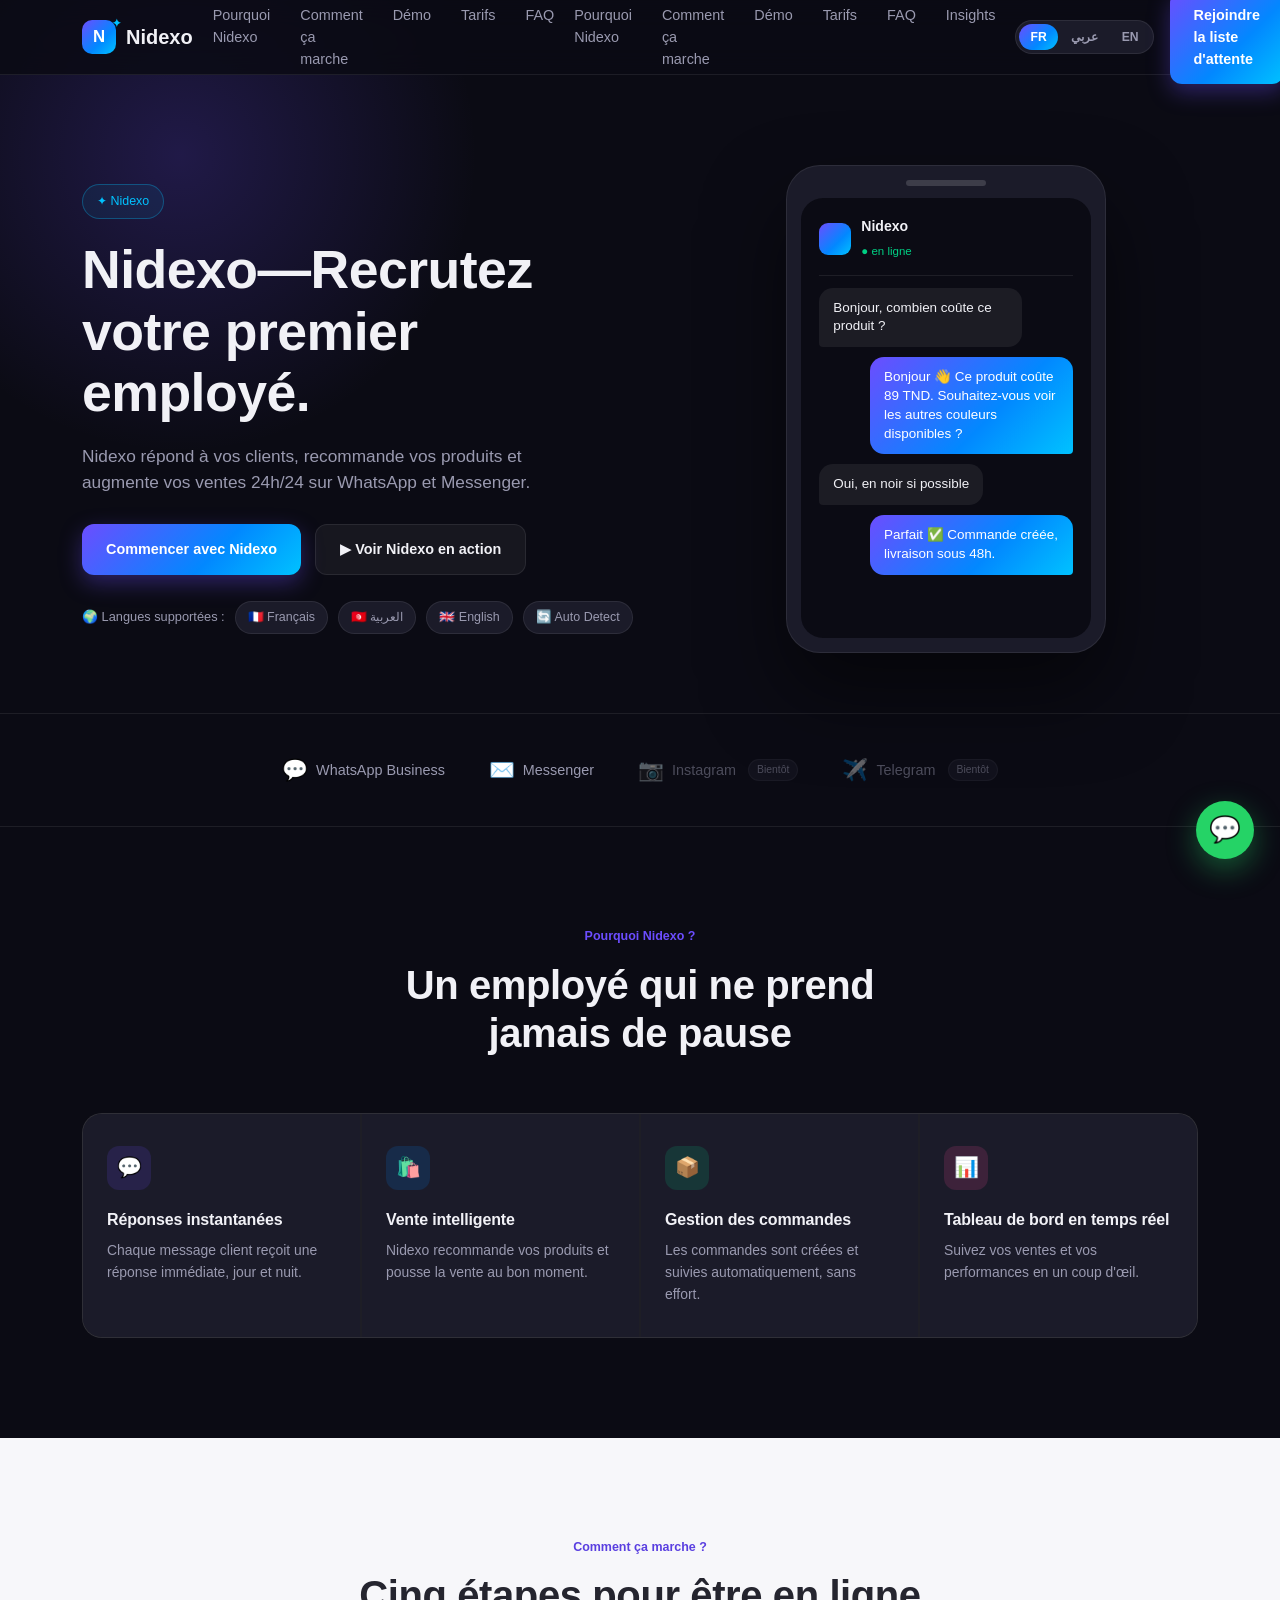
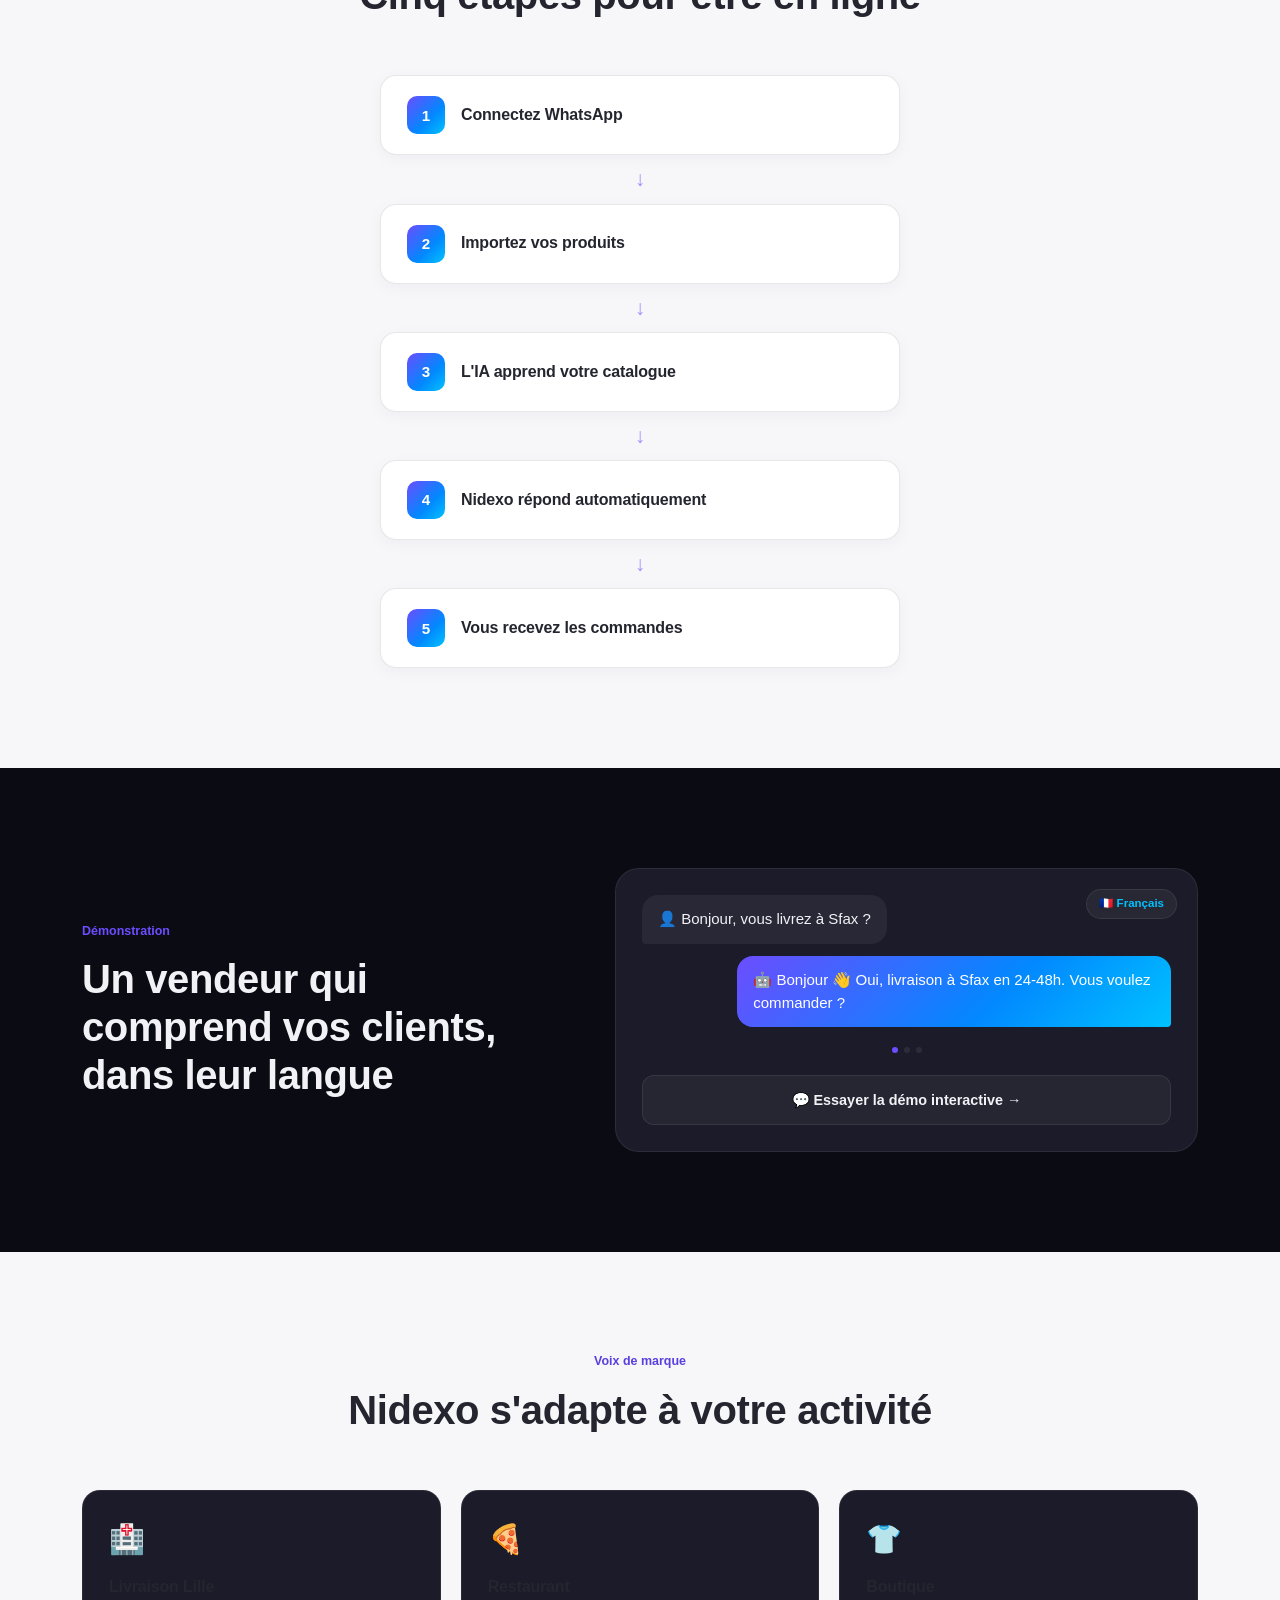
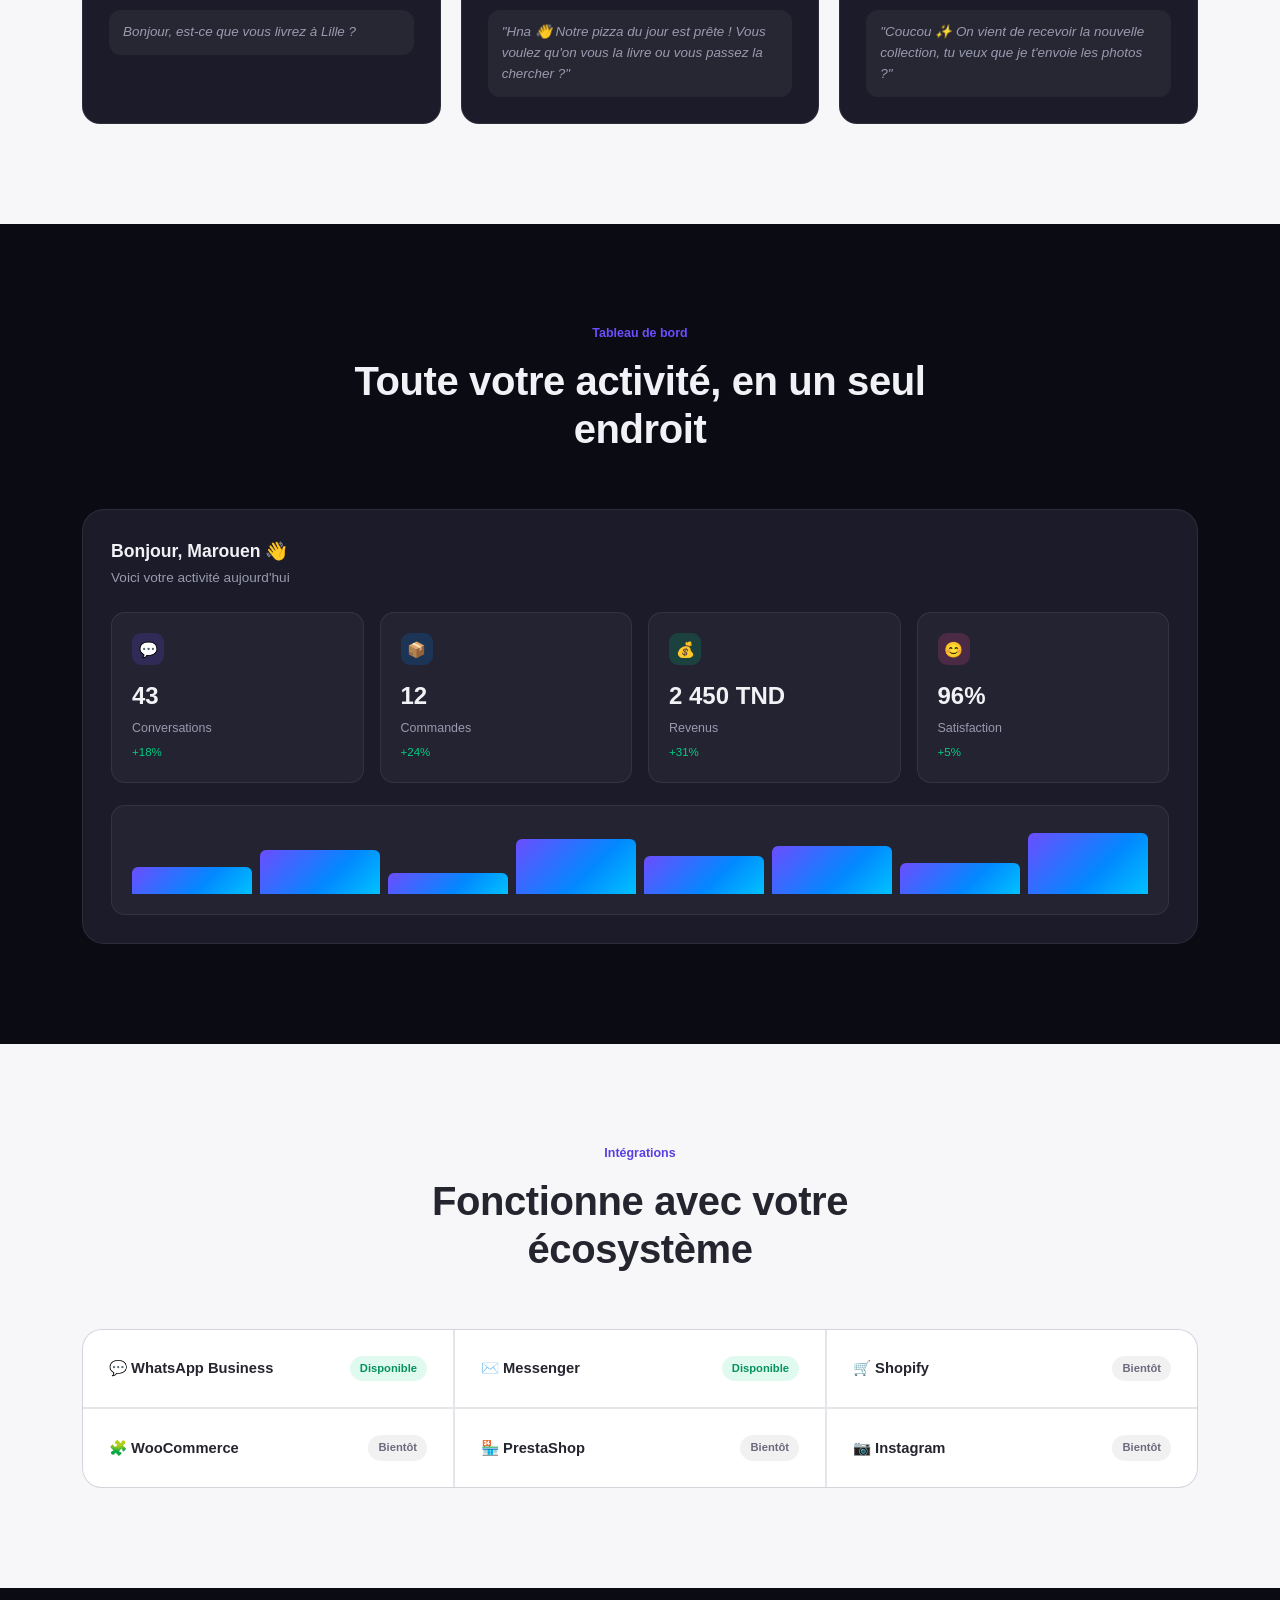
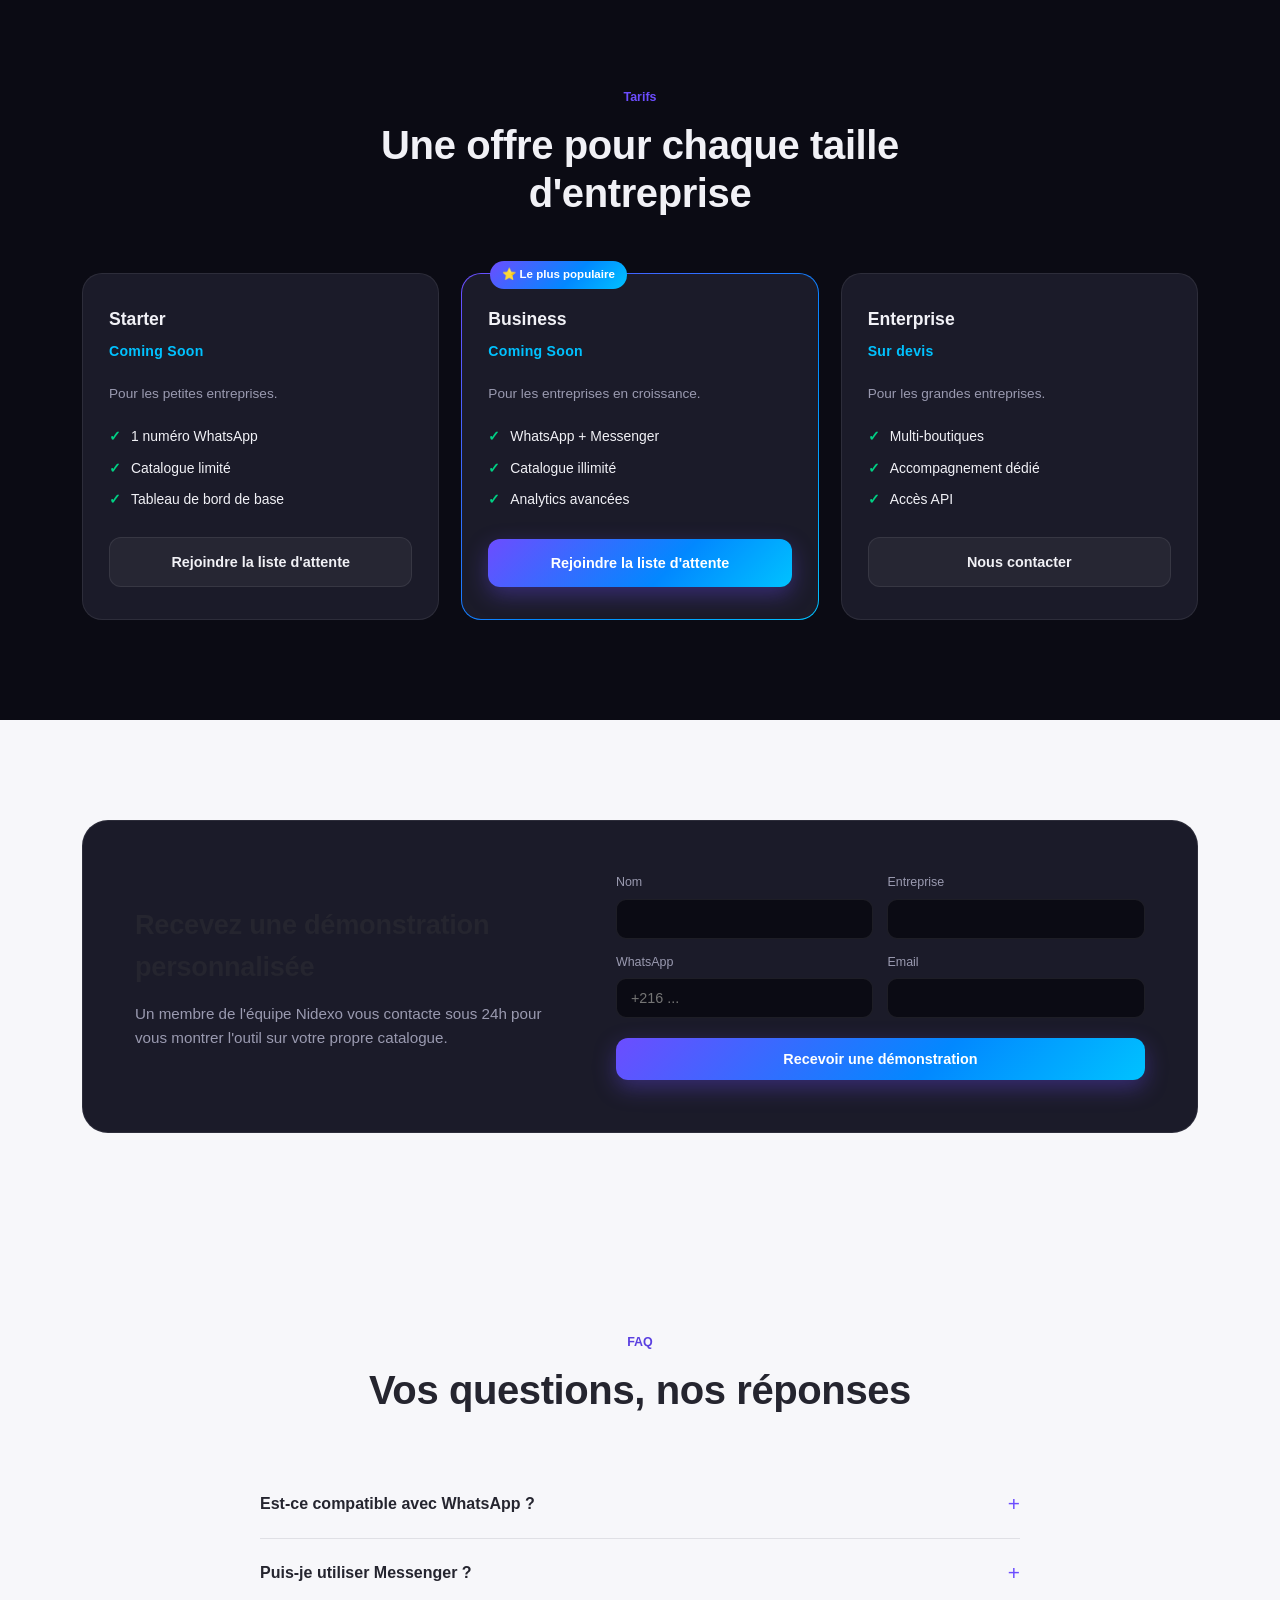
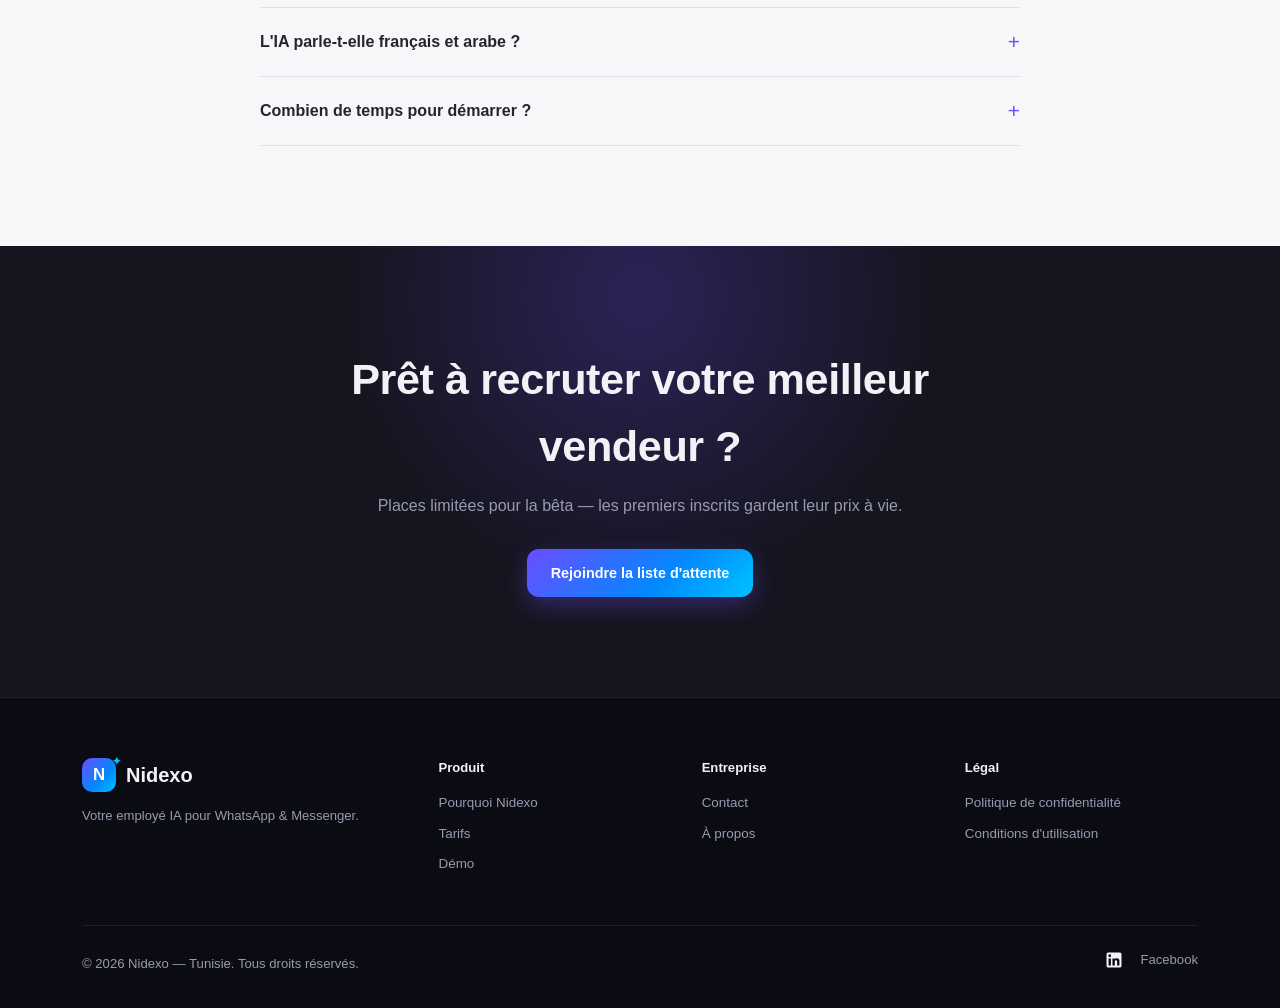
==== index.html @ 62948e30 "Update index.html" ====
<!DOCTYPE html>
<html lang="fr">
<head>
  <meta charset="UTF-8">
  <meta name="viewport" content="width=device-width, initial-scale=1.0">
  
  <!-- SEO الأساسي -->
  <title>Nidexo - Recrutez votre premier employé IA</title>
  <meta name="description" content="Nidexo automatise votre service client et la gestion de vos messages grâce à l'intelligence artificielle pour booster vos ventes.">
  <meta name="robots" content="index, follow">
  <link rel="canonical" href="https://www.nidexo.com/" />

  <!-- Fonts & Styles -->
  <link rel="preconnect" href="https://fonts.googleapis.com">
  <link rel="stylesheet" href="https://fonts.googleapis.com/css2?family=Peppino:wght@300;400;500;600;700&family=Kufam:ital,wght@0,400..700;1,400..700&display=swap">
  <link rel="stylesheet" href="style.css">
</head>
<body>

<!-- NAV -->
<nav>
  <div class="wrap">
    <div class="logo"><div class="mark"></div>Nidexo</div>
    <div class="nav-links">
      <a href="#pourquoi" data-i18n="nav_why">Pourquoi Nidexo</a>
      <a href="#comment" data-i18n="nav_how">Comment ça marche</a>
      <a href="demo-chat.html" data-i18n="nav_demo">Démo</a>
      <a href="#tarifs" data-i18n="nav_pricing">Tarifs</a>
      <a href="#faq" data-i18n="nav_faq">FAQ</a>
    </div>
    <div class="nav-links">
  <a href="#pourquoi" data-i18n="nav_why">Pourquoi Nidexo</a>
  <a href="#comment" data-i18n="nav_how">Comment ça marche</a>
  <a href="demo-chat.html" data-i18n="nav_demo">Démo</a>
  <a href="#tarifs" data-i18n="nav_pricing">Tarifs</a>
  <a href="#faq" data-i18n="nav_faq">FAQ</a>
  <a href="insights.html" data-i18n="nav_insights">Insights</a>
</div>
    <div class="nav-right">
      <div class="lang-switch">
        <button data-lang="fr" class="active">FR</button>
        <button data-lang="ar">عربي</button>
        <button data-lang="en">EN</button>
      </div>
      <a href="https://app.nidexo.com/auth?mode=register" class="btn btn-primary" data-i18n="nav_cta">Rejoindre la liste d'attente</a>
    </div>
  </div>
</nav>

<!-- HERO -->
<header class="hero">
  <div class="wrap hero-grid">
    <div>
      <div class="eyebrow">✦ Nidexo</div>
      <h1 data-i18n="hero_title">Nidexo—Recrutez votre premier employé.</h1>
      <p class="lead" data-i18n="hero_sub">Nidexo répond à vos clients, recommande vos produits et augmente vos ventes 24h/24 sur WhatsApp et Messenger.</p>
      <div class="hero-ctas">
      <a href="https://app.nidexo.com/auth?mode=register" class="btn btn-primary" data-i18n="hero_cta1">Commencer avec Nidexo</a>
        <a href="demo-chat.html" class="btn btn-ghost" data-i18n="hero_cta2">▶ Voir Nidexo en action</a>
      </div>
      <div class="lang-badges">
        <span data-i18n="hero_langs_label">🌍 Langues supportées :</span>
        <span class="lang-chip">🇫🇷 Français</span>
        <span class="lang-chip">🇹🇳 العربية</span>
        <span class="lang-chip">🇬🇧 English</span>
        <span class="lang-chip">🔄 Auto Detect</span>
      </div>
    </div>

    <div class="phone-stage">
      <div class="phone">
        <div class="phone-notch"></div>
        <div class="phone-screen">
          <div class="chat-header">
            <div class="av"></div>
            <div class="meta"><b>Nidexo</b><span>● en ligne</span></div>
          </div>
          <div class="bubble in" style="animation-delay:.2s">Bonjour, combien coûte ce produit ?</div>
          <div class="bubble out" style="animation-delay:.8s">Bonjour 👋 Ce produit coûte 89 TND. Souhaitez-vous voir les autres couleurs disponibles ?</div>
          <div class="bubble in" style="animation-delay:1.4s">Oui, en noir si possible</div>
          <div class="bubble out" style="animation-delay:2s">Parfait ✅ Commande créée, livraison sous 48h.</div>
        </div>
      </div>
    </div>
  </div>
</header>

<!-- PLATFORMS -->
<div class="platforms">
  <div class="wrap">
    <div class="platform-item"><span class="ic">💬</span>WhatsApp Business</div>
    <div class="platform-item"><span class="ic">✉️</span>Messenger</div>
    <div class="platform-item soon"><span class="ic">📷</span>Instagram<span class="tag" data-i18n="soon_tag">Bientôt</span></div>
    <div class="platform-item soon"><span class="ic">✈️</span>Telegram<span class="tag" data-i18n="soon_tag">Bientôt</span></div>
  </div>
</div>

<!-- PAGE 2 : POURQUOI NIDEXO -->
<section id="pourquoi">
  <div class="wrap">
    <div class="section-head center reveal">
      <div class="section-eyebrow" data-i18n="why_eyebrow">Pourquoi Nidexo ?</div>
      <h2 data-i18n="why_title">Un employé qui ne prend jamais de pause</h2>
    </div>
    <div class="feat-grid">
      <div class="feat-card reveal"><div class="feat-icon c1">💬</div><h3 data-i18n="f1_t">Réponses instantanées</h3><p data-i18n="f1_d">Chaque message client reçoit une réponse immédiate, jour et nuit.</p></div>
      <div class="feat-card reveal"><div class="feat-icon c2">🛍️</div><h3 data-i18n="f2_t">Vente intelligente</h3><p data-i18n="f2_d">Nidexo recommande vos produits et pousse la vente au bon moment.</p></div>
      <div class="feat-card reveal"><div class="feat-icon c3">📦</div><h3 data-i18n="f3_t">Gestion des commandes</h3><p data-i18n="f3_d">Les commandes sont créées et suivies automatiquement, sans effort.</p></div>
      <div class="feat-card reveal"><div class="feat-icon c4">📊</div><h3 data-i18n="f4_t">Tableau de bord en temps réel</h3><p data-i18n="f4_d">Suivez vos ventes et vos performances en un coup d'œil.</p></div>
    </div>
  </div>
</section>

<!-- PAGE 3 : COMMENT CA MARCHE -->
<section id="comment" class="paper">
  <div class="wrap">
    <div class="section-head center reveal">
      <div class="section-eyebrow" data-i18n="how_eyebrow">Comment ça marche ?</div>
      <h2 data-i18n="how_title">Cinq étapes pour être en ligne</h2>
    </div>
    <div class="flow">
      <div class="flow-step reveal"><div class="flow-num">1</div><h3 data-i18n="s1">Connectez WhatsApp</h3></div>
      <div class="flow-arrow">↓</div>
      <div class="flow-step reveal"><div class="flow-num">2</div><h3 data-i18n="s2">Importez vos produits</h3></div>
      <div class="flow-arrow">↓</div>
      <div class="flow-step reveal"><div class="flow-num">3</div><h3 data-i18n="s3">L'IA apprend votre catalogue</h3></div>
      <div class="flow-arrow">↓</div>
      <div class="flow-step reveal"><div class="flow-num">4</div><h3 data-i18n="s4">Nidexo répond automatiquement</h3></div>
      <div class="flow-arrow">↓</div>
      <div class="flow-step reveal"><div class="flow-num">5</div><h3 data-i18n="s5">Vous recevez les commandes</h3></div>
    </div>
  </div>
</section>

<!-- PAGE 4 : DEMO MULTILINGUE -->
<section id="demo">
  <div class="wrap demo-wrap">
    <div class="section-head reveal" style="margin-bottom:0;">
      <div class="section-eyebrow" data-i18n="demo_eyebrow">Démonstration</div>
      <h2 data-i18n="demo_title">Un vendeur qui comprend vos clients, dans leur langue</h2>
    </div>
    <div class="demo-panel reveal">
      <div class="demo-lang-tag" id="demoLangTag">🇫🇷 Français</div>
      <div class="demo-thread" id="demoThread">
        <div class="demo-bubble cust">👤 Bonjour</div>
        <div class="demo-bubble ai">🤖 Bonjour 👋</div>
      </div>
      <div class="demo-dots" id="demoDots">
        <span class="active"></span><span></span><span></span>
      </div>
      <a href="demo-chat.html" class="btn btn-ghost" style="margin-top:22px;width:100%;justify-content:center;">💬 Essayer la démo interactive →</a>
    </div>
  </div>
</section>

<!-- BRAND VOICE -->
<section class="paper">
  <div class="wrap">
    <div class="section-head center reveal">
      <div class="section-eyebrow" data-i18n="voice_eyebrow">Voix de marque</div>
      <h2 data-i18n="voice_title">Nidexo s'adapte à votre activité</h2>
    </div>
    <div class="voice-grid">
      <div class="voice-card reveal">
        <div class="voice-emoji">🏥</div>
        <h3 data-i18n="v1_t">Livraison Lille</h3>
        <div class="voice-bubble" data-i18n="v1_d">Bonjour, est-ce que vous livrez à Lille ?</div>
      </div>
      <div class="voice-card reveal">
        <div class="voice-emoji">🍕</div>
        <h3 data-i18n="v2_t">Restaurant</h3>
        <div class="voice-bubble" data-i18n="v2_d">"Hna 👋 Notre pizza du jour est prête ! Vous voulez qu'on vous la livre ou vous passez la chercher ?"</div>
      </div>
      <div class="voice-card reveal">
        <div class="voice-emoji">👕</div>
        <h3 data-i18n="v3_t">Boutique</h3>
        <div class="voice-bubble" data-i18n="v3_d">"Coucou ✨ On vient de recevoir la nouvelle collection, tu veux que je t'envoie les photos ?"</div>
      </div>
    </div>
  </div>
</section>

<!-- PAGE 5 : TABLEAU DE BORD -->
<section id="dashboard">
  <div class="wrap">
    <div class="section-head center reveal">
      <div class="section-eyebrow" data-i18n="dash_eyebrow">Tableau de bord</div>
      <h2 data-i18n="dash_title">Toute votre activité, en un seul endroit</h2>
    </div>
    <div class="dash-mock reveal">
      <div class="dash-topbar">
        <div class="dash-greet" data-i18n="dash_greet">Bonjour, Marouen 👋<span data-i18n="dash_sub">Voici votre activité aujourd'hui</span></div>
      </div>
      <div class="dash-grid">
        <div class="dash-card"><div class="icon">💬</div><div class="num">43</div><div class="lbl" data-i18n="conv">Conversations</div><div class="delta">+18%</div></div>
        <div class="dash-card"><div class="icon">📦</div><div class="num">12</div><div class="lbl" data-i18n="orders">Commandes</div><div class="delta">+24%</div></div>
        <div class="dash-card"><div class="icon">💰</div><div class="num">2 450 TND</div><div class="lbl" data-i18n="revenue">Revenus</div><div class="delta">+31%</div></div>
        <div class="dash-card"><div class="icon">😊</div><div class="num">96%</div><div class="lbl" data-i18n="satisfaction">Satisfaction</div><div class="delta">+5%</div></div>
      </div>
      <div class="dash-bars">
        <i style="height:40%"></i><i style="height:65%"></i><i style="height:30%"></i><i style="height:80%"></i>
        <i style="height:55%"></i><i style="height:70%"></i><i style="height:45%"></i><i style="height:90%"></i>
      </div>
    </div>
  </div>
</section>

<!-- INTEGRATIONS -->
<section class="paper">
  <div class="wrap">
    <div class="section-head center reveal">
      <div class="section-eyebrow" data-i18n="int_eyebrow">Intégrations</div>
      <h2 data-i18n="int_title">Fonctionne avec votre écosystème</h2>
    </div>
    <div class="int-grid reveal">
      <div class="int-card"><div class="int-name">💬 WhatsApp Business</div><span class="int-status live" data-i18n="status_live">Disponible</span></div>
      <div class="int-card"><div class="int-name">✉️ Messenger</div><span class="int-status live" data-i18n="status_live">Disponible</span></div>
      <div class="int-card"><div class="int-name">🛒 Shopify</div><span class="int-status soon" data-i18n="status_soon">Bientôt</span></div>
      <div class="int-card"><div class="int-name">🧩 WooCommerce</div><span class="int-status soon" data-i18n="status_soon">Bientôt</span></div>
      <div class="int-card"><div class="int-name">🏪 PrestaShop</div><span class="int-status soon" data-i18n="status_soon">Bientôt</span></div>
      <div class="int-card"><div class="int-name">📷 Instagram</div><span class="int-status soon" data-i18n="status_soon">Bientôt</span></div>
    </div>
  </div>
</section>

<!-- PAGE 6 : TARIFS -->
<section id="tarifs">
  <div class="wrap">
    <div class="section-head center reveal">
      <div class="section-eyebrow" data-i18n="price_eyebrow">Tarifs</div>
      <h2 data-i18n="price_title">Une offre pour chaque taille d'entreprise</h2>
    </div>
    <div class="price-grid">
      <div class="price-card reveal">
        <div class="price-tier">Starter</div>
        <div class="price-amt" data-i18n="coming_soon">Coming Soon</div>
        <div class="price-desc" data-i18n="p1_d">Pour les petites entreprises.</div>
        <ul class="price-list">
          <li data-i18n="p1_l1">1 numéro WhatsApp</li>
          <li data-i18n="p1_l2">Catalogue limité</li>
          <li data-i18n="p1_l3">Tableau de bord de base</li>
        </ul>
        <a href="#lead" class="btn btn-ghost" style="justify-content:center;" data-i18n="join_waitlist">Rejoindre la liste d'attente</a>
      </div>
      <div class="price-card feat reveal">
        <div class="price-badge" data-i18n="popular">⭐ Le plus populaire</div>
        <div class="price-tier">Business</div>
        <div class="price-amt" data-i18n="coming_soon">Coming Soon</div>
        <div class="price-desc" data-i18n="p2_d">Pour les entreprises en croissance.</div>
        <ul class="price-list">
          <li data-i18n="p2_l1">WhatsApp + Messenger</li>
          <li data-i18n="p2_l2">Catalogue illimité</li>
          <li data-i18n="p2_l3">Analytics avancées</li>
        </ul>
        <a href="#lead" class="btn btn-primary" style="justify-content:center;" data-i18n="join_waitlist">Rejoindre la liste d'attente</a>
      </div>
      <div class="price-card reveal">
        <div class="price-tier">Enterprise</div>
        <div class="price-amt" data-i18n="on_request">Sur devis</div>
        <div class="price-desc" data-i18n="p3_d">Pour les grandes entreprises.</div>
        <ul class="price-list">
          <li data-i18n="p3_l1">Multi-boutiques</li>
          <li data-i18n="p3_l2">Accompagnement dédié</li>
          <li data-i18n="p3_l3">Accès API</li>
        </ul>
        <a href="#lead" class="btn btn-ghost" style="justify-content:center;" data-i18n="contact_us">Nous contacter</a>
      </div>
    </div>
  </div>
</section>

<!-- LEAD FORM -->
<section id="lead" class="paper">
  <div class="wrap">
    <div class="lead-wrap reveal">
      <div>
        <h2 data-i18n="lead_title">Recevez une démonstration personnalisée</h2>
        <p data-i18n="lead_sub">Un membre de l'équipe Nidexo vous contacte sous 24h pour vous montrer l'outil sur votre propre catalogue.</p>
      </div>
      <form class="lead-form" onsubmit="event.preventDefault(); this.querySelector('button').textContent = (document.body.classList.contains('lang-ar') ? '✓ تم الإرسال' : document.documentElement.lang==='en' ? '✓ Sent' : '✓ Envoyé');">
        <div class="field"><label data-i18n="f_name">Nom</label><input type="text" required></div>
        <div class="field"><label data-i18n="f_company">Entreprise</label><input type="text" required></div>
        <div class="field"><label>WhatsApp</label><input type="tel" placeholder="+216 ..." required></div>
        <div class="field"><label>Email</label><input type="email" required></div>
        <button type="submit" class="btn btn-primary" data-i18n="f_submit">Recevoir une démonstration</button>
      </form>
    </div>
  </div>
</section>

<!-- PAGE 7 : FAQ -->
<section id="faq" class="paper">
  <div class="wrap">
    <div class="section-head center reveal">
      <div class="section-eyebrow" data-i18n="faq_eyebrow">FAQ</div>
      <h2 data-i18n="faq_title">Vos questions, nos réponses</h2>
    </div>
    <div class="faq-list">
      <div class="faq-item">
        <button class="faq-q"><span data-i18n="q1">Est-ce compatible avec WhatsApp ?</span><span class="plus">+</span></button>
        <div class="faq-a"><p data-i18n="a1">Oui, Nidexo se connecte directement à votre compte WhatsApp Business.</p></div>
      </div>
      <div class="faq-item">
        <button class="faq-q"><span data-i18n="q2">Puis-je utiliser Messenger ?</span><span class="plus">+</span></button>
        <div class="faq-a"><p data-i18n="a2">Oui, Messenger est disponible en plus de WhatsApp sur les offres Business et Enterprise.</p></div>
      </div>
      <div class="faq-item">
        <button class="faq-q"><span data-i18n="q3">L'IA parle-t-elle français et arabe ?</span><span class="plus">+</span></button>
        <div class="faq-a"><p data-i18n="a3">Oui, Nidexo détecte automatiquement la langue du client — français, arabe ou anglais — et répond dans la même langue.</p></div>
      </div>
      <div class="faq-item">
        <button class="faq-q"><span data-i18n="q4">Combien de temps pour démarrer ?</span><span class="plus">+</span></button>
        <div class="faq-a"><p data-i18n="a4">Quelques minutes suffisent : connectez WhatsApp, importez vos produits, et Nidexo est prêt.</p></div>
      </div>
    </div>
  </div>
</section>

<!-- FINAL CTA -->
<section class="cta-band">
  <div class="wrap">
    <h2 data-i18n="final_title">Prêt à recruter votre meilleur vendeur ?</h2>
    <p data-i18n="final_sub">Places limitées pour la bêta — les premiers inscrits gardent leur prix à vie.</p>
    <a href="#lead" class="btn btn-primary" data-i18n="join_waitlist">Rejoindre la liste d'attente</a>
  </div>
</section>

<!-- FOOTER -->
<footer>
  <div class="wrap">
    <div class="footer-grid">
      <div>
        <div class="logo" style="margin-bottom:14px;"><div class="mark"></div>Nidexo</div>
        <p class="fine" data-i18n="footer_tagline">Votre employé IA pour WhatsApp &amp; Messenger.</p>
      </div>
      <div class="footer-col">
        <h4 data-i18n="footer_product">Produit</h4>
        <a href="#pourquoi" data-i18n="nav_why">Pourquoi Nidexo</a>
        <a href="#tarifs" data-i18n="nav_pricing">Tarifs</a>
        <a href="demo-chat.html" data-i18n="nav_demo">Démo</a>
      </div>
      <div class="footer-col">
        <h4 data-i18n="footer_company">Entreprise</h4>
        <a href="#lead" data-i18n="footer_contact">Contact</a>
        <a href="#" data-i18n="footer_about">À propos</a>
      </div>
      <div class="footer-col">
        <h4 data-i18n="footer_legal">Légal</h4>
        <a href="privacy.html" data-i18n="footer_privacy">Politique de confidentialité</a>
        <a href="terms.html" data-i18n="footer_terms">Conditions d'utilisation</a>
      </div>
    </div>
    <div class="footer-bottom">
      <div class="fine" data-i18n="footer_copyright">© 2026 Nidexo — Tunisie. Tous droits réservés.</div>
      <div style="display:flex;gap:16px;">
    <!-- رابط LinkedIn الرسمي -->
<a href="https://www.linkedin.com/company/nidexoai/" target="_blank" rel="noopener noreferrer" aria-label="LinkedIn">
  <svg xmlns="http://www.w3.org/2000/svg" width="20" height="20" viewBox="0 0 24 24" fill="currentColor">
    <path d="M19 3a2 2 0 0 1 2 2v14a2 2 0 0 1-2 2H5a2 2 0 0 1-2-2V5a2 2 0 0 1 2-2h14m-.5 15.5v-5.3a3.26 3.26 0 0 0-3.26-3.26c-.85 0-1.84.52-2.28 1.3v-1.11h-2.79v8.37h2.79v-4.93c0-.77.62-1.4 1.39-1.4a1.4 1.4 0 0 1 1.4 1.4v4.93h2.75M6.88 8.56a1.68 1.68 0 0 0 1.68-1.68c0-.93-.75-1.69-1.68-1.69a1.69 1.69 0 0 0-1.69 1.69c0 .93.76 1.68 1.69 1.68m1.39 9.94v-8.37H5.5v8.37h2.77z"/>
  </svg>
</a>
        <a href="#" class="fine">Facebook</a>
      </div>
    </div>
  </div>
</footer>

<!-- WHATSAPP FLOAT -->
<div class="wa-float">
  <div class="wa-tooltip"><b data-i18n="wa_title">Besoin d'aide ?</b><span data-i18n="wa_sub">Parlez avec nous sur WhatsApp</span></div>
  <a href="https://wa.me/21600000000" target="_blank" class="wa-btn">💬</a>
</div>

<script src="app.js"></script>
</body>
</html>
---- style.css ----
:root{
    --purple:#6C4DFF; --blue:#0288FF; --cyan:#00C2FF; --green:#00D084; --pink:#FF4D9D; --warning:#FFB020; --danger:#FF4D4F;
    --bg:#0B0B14; --bg-soft:#15151F; --card:#1B1B29; --line:rgba(255,255,255,0.08);
    --paper:#F7F7FA; --text:#F1F1F6; --text-dim:#9A9AB0; --text-on-paper:#25252F; --text-dim-paper:#6B6B7D;
    --grad: linear-gradient(135deg, var(--purple), var(--blue) 60%, var(--cyan));
  }
  *{box-sizing:border-box;margin:0;padding:0;}
  html{scroll-behavior:smooth;}
  body{background:var(--bg);color:var(--text);font-family:'Poppins',sans-serif;font-weight:400;line-height:1.55;-webkit-font-smoothing:antialiased;overflow-x:hidden;}
  body.lang-ar{font-family:'Noto Kufi Arabic',sans-serif;}
  body[dir="rtl"] .hero-ctas, body[dir="rtl"] .nav-links, body[dir="rtl"] .top-actions{flex-direction:row-reverse;}
  h1,h2,h3{font-weight:600;letter-spacing:-0.01em;}
  a{color:inherit;text-decoration:none;}
  .wrap{max-width:1180px;margin:0 auto;padding:0 32px;}
  @media(max-width:640px){.wrap{padding:0 20px;}}
  .grad-text{background:var(--grad);-webkit-background-clip:text;background-clip:text;color:transparent;}
  .reveal{opacity:0;transform:translateY(18px);transition:opacity .6s ease, transform .6s ease;}
  .reveal.in{opacity:1;transform:translateY(0);}

  .mark{width:34px;height:34px;border-radius:10px;background:var(--grad);display:flex;align-items:center;justify-content:center;position:relative;flex-shrink:0;}
  .mark::after{content:"N";font-family:'Poppins',sans-serif;font-weight:700;color:#fff;font-size:1.05rem;}
  .mark::before{content:"✦";position:absolute;top:-5px;right:-5px;font-size:0.7rem;color:var(--cyan);}
  .logo{display:flex;align-items:center;gap:10px;font-weight:600;font-size:1.25rem;}

  nav{position:sticky;top:0;z-index:100;background:rgba(11,11,20,0.85);backdrop-filter:blur(14px);border-bottom:1px solid var(--line);}
  nav .wrap{display:flex;align-items:center;justify-content:space-between;height:74px;gap:20px;}
  .nav-links{display:flex;gap:30px;font-size:0.9rem;color:var(--text-dim);}
  .nav-links a:hover{color:var(--text);}
  .nav-right{display:flex;align-items:center;gap:16px;}
  @media(max-width:920px){.nav-links{display:none;}}

  .lang-switch{display:flex;gap:2px;background:var(--card);border:1px solid var(--line);border-radius:100px;padding:3px;}
  .lang-switch button{border:none;background:none;color:var(--text-dim);font-family:inherit;font-size:0.76rem;font-weight:600;padding:6px 11px;border-radius:100px;cursor:pointer;}
  .lang-switch button.active{background:var(--grad);color:#fff;}

  .btn{display:inline-flex;align-items:center;gap:8px;padding:13px 24px;border-radius:12px;font-weight:600;font-size:0.9rem;cursor:pointer;border:none;transition:transform .18s ease, box-shadow .18s ease;font-family:inherit;}
  .btn-primary{background:var(--grad);color:#fff;box-shadow:0 8px 22px rgba(108,77,255,0.35);}
  .btn-primary:hover{transform:translateY(-2px);box-shadow:0 12px 28px rgba(108,77,255,0.45);}
  .btn-ghost{background:rgba(255,255,255,0.05);color:var(--text);border:1px solid var(--line);}
  .btn-ghost:hover{border-color:var(--purple);color:#fff;}

  /* HERO */
  .hero{padding:90px 0 60px;position:relative;}
  .hero::before{content:"";position:absolute;width:600px;height:600px;background:radial-gradient(circle,rgba(108,77,255,0.22),transparent 70%);top:-220px;left:-120px;pointer-events:none;}
  .hero-grid{display:grid;grid-template-columns:1.05fr 0.95fr;gap:56px;align-items:center;position:relative;}
  @media(max-width:960px){.hero-grid{grid-template-columns:1fr;}}
  .eyebrow{display:inline-flex;align-items:center;gap:8px;font-size:0.78rem;color:var(--cyan);border:1px solid rgba(0,194,255,0.3);background:rgba(0,194,255,0.07);padding:7px 14px;border-radius:100px;margin-bottom:20px;font-weight:500;}
  .hero h1{font-size:clamp(2.2rem,4.6vw,3.35rem);font-weight:700;line-height:1.14;margin-bottom:20px;}
  .hero p.lead{font-size:1.08rem;color:var(--text-dim);max-width:490px;margin-bottom:28px;font-weight:300;}
  .hero-ctas{display:flex;gap:14px;flex-wrap:wrap;margin-bottom:26px;}
  .lang-badges{display:flex;gap:10px;flex-wrap:wrap;align-items:center;font-size:0.8rem;color:var(--text-dim);}
  .lang-chip{background:var(--card);border:1px solid var(--line);padding:6px 12px;border-radius:100px;font-size:0.78rem;}

  .phone-stage{display:flex;justify-content:center;}
  .phone{width:320px;background:var(--card);border-radius:34px;border:1px solid var(--line);padding:14px;box-shadow:0 40px 80px rgba(0,0,0,0.5);}
  .phone-notch{width:80px;height:6px;background:rgba(255,255,255,0.15);border-radius:10px;margin:0 auto 12px;}
  .phone-screen{background:var(--bg);border-radius:22px;overflow:hidden;min-height:440px;padding:18px;display:flex;flex-direction:column;gap:10px;}
  .chat-header{display:flex;align-items:center;gap:10px;padding-bottom:12px;border-bottom:1px solid var(--line);margin-bottom:2px;}
  .chat-header .av{width:32px;height:32px;border-radius:9px;background:var(--grad);}
  .chat-header .meta b{display:block;font-size:0.88rem;font-weight:600;}
  .chat-header .meta span{color:var(--green);font-size:0.72rem;}
  .bubble{max-width:80%;padding:11px 14px;border-radius:14px;font-size:0.84rem;line-height:1.4;opacity:0;transform:translateY(6px);animation:pop .4s ease forwards;}
  .bubble.in{align-self:flex-start;background:rgba(255,255,255,0.07);border-bottom-left-radius:4px;color:var(--text);}
  .bubble.out{align-self:flex-end;background:var(--grad);color:#fff;border-bottom-right-radius:4px;font-weight:500;}
  @keyframes pop{to{opacity:1;transform:translateY(0);}}

  section{padding:100px 0;position:relative;}
  .paper{background:var(--paper);color:var(--text-on-paper);}
  .section-head{max-width:600px;margin-bottom:56px;}
  .section-eyebrow{font-size:0.78rem;color:var(--purple);margin-bottom:14px;font-weight:600;}
  .paper .section-eyebrow{color:#5A3FE0;}
  .section-head h2{font-size:clamp(1.85rem,3.2vw,2.5rem);font-weight:600;line-height:1.2;}
  .section-head.center{margin:0 auto 56px;text-align:center;}

  /* PLATFORMS ROW */
  .platforms{padding:40px 0;border-top:1px solid var(--line);border-bottom:1px solid var(--line);}
  .platforms .wrap{display:flex;align-items:center;justify-content:center;gap:44px;flex-wrap:wrap;}
  .platform-item{display:flex;align-items:center;gap:8px;color:var(--text-dim);font-size:0.9rem;font-weight:500;}
  .platform-item .ic{font-size:1.3rem;}
  .platform-item.soon{opacity:0.45;}
  .platform-item.soon .tag{font-size:0.65rem;background:var(--card);border:1px solid var(--line);padding:2px 8px;border-radius:100px;margin-inline-start:4px;}

  /* FEATURES */
  .feat-grid{display:grid;grid-template-columns:repeat(4,1fr);gap:2px;background:var(--line);border:1px solid var(--line);border-radius:20px;overflow:hidden;}
  @media(max-width:860px){.feat-grid{grid-template-columns:1fr 1fr;}}
  @media(max-width:560px){.feat-grid{grid-template-columns:1fr;}}
  .feat-card{background:var(--card);padding:32px 24px;}
  .feat-icon{width:44px;height:44px;border-radius:12px;display:flex;align-items:center;justify-content:center;margin-bottom:18px;font-size:1.25rem;}
  .feat-icon.c1{background:rgba(108,77,255,0.15);} .feat-icon.c2{background:rgba(2,136,255,0.15);}
  .feat-icon.c3{background:rgba(0,208,132,0.15);} .feat-icon.c4{background:rgba(255,77,157,0.15);}
  .feat-card h3{font-size:1rem;font-weight:600;margin-bottom:8px;}
  .feat-card p{font-size:0.87rem;color:var(--text-dim);font-weight:300;}

  /* HOW IT WORKS */
  .flow{display:flex;flex-direction:column;align-items:center;gap:0;max-width:520px;margin:0 auto;}
  .flow-step{background:#fff;border:1px solid rgba(20,20,40,0.1);border-radius:16px;padding:20px 26px;width:100%;display:flex;align-items:center;gap:16px;box-shadow:0 4px 16px rgba(20,20,40,0.04);}
  .flow-num{width:38px;height:38px;border-radius:10px;background:var(--grad);display:flex;align-items:center;justify-content:center;color:#fff;font-weight:700;font-size:0.95rem;flex-shrink:0;}
  .flow-step h3{font-size:1rem;font-weight:600;color:var(--text-on-paper);}
  .flow-arrow{color:var(--purple);font-size:1.3rem;padding:8px 0;opacity:.6;}

  /* MULTILINGUAL DEMO */
  .demo-wrap{display:grid;grid-template-columns:0.9fr 1.1fr;gap:56px;align-items:center;}
  @media(max-width:900px){.demo-wrap{grid-template-columns:1fr;}}
  .demo-panel{background:var(--card);border:1px solid var(--line);border-radius:24px;padding:26px;position:relative;min-height:220px;}
  .demo-lang-tag{position:absolute;top:20px;right:20px;font-size:0.72rem;background:rgba(255,255,255,0.06);border:1px solid var(--line);padding:5px 12px;border-radius:100px;color:var(--cyan);font-weight:600;}
  .demo-thread{display:flex;flex-direction:column;gap:12px;}
  .demo-bubble{max-width:82%;padding:13px 16px;border-radius:16px;font-size:0.94rem;line-height:1.5;opacity:0;transition:opacity .4s ease;}
  .demo-bubble.show{opacity:1;}
  .demo-bubble.cust{align-self:flex-start;background:rgba(255,255,255,0.06);border-bottom-left-radius:4px;}
  .demo-bubble.ai{align-self:flex-end;background:var(--grad);color:#fff;border-bottom-right-radius:4px;font-weight:500;}
  .demo-dots{display:flex;gap:6px;justify-content:center;margin-top:20px;}
  .demo-dots span{width:6px;height:6px;border-radius:50%;background:var(--line);transition:background .3s ease;}
  .demo-dots span.active{background:var(--purple);}

  /* BRAND VOICE */
  .voice-grid{display:grid;grid-template-columns:repeat(3,1fr);gap:20px;}
  @media(max-width:860px){.voice-grid{grid-template-columns:1fr;}}
  .voice-card{background:var(--card);border:1px solid var(--line);border-radius:18px;padding:26px;}
  .voice-emoji{font-size:1.8rem;margin-bottom:14px;}
  .voice-card h3{font-size:1rem;font-weight:600;margin-bottom:10px;}
  .voice-bubble{background:rgba(255,255,255,0.05);border-radius:12px;padding:12px 14px;font-size:0.84rem;color:var(--text-dim);font-style:italic;font-weight:300;}

  /* DASHBOARD */
  .dash-mock{background:var(--card);border:1px solid var(--line);border-radius:22px;padding:28px;}
  .dash-topbar{display:flex;justify-content:space-between;align-items:center;margin-bottom:24px;}
  .dash-greet{font-size:1.1rem;font-weight:600;}
  .dash-greet span{color:var(--text-dim);font-weight:300;font-size:0.85rem;display:block;margin-top:2px;}
  .dash-grid{display:grid;grid-template-columns:repeat(4,1fr);gap:16px;}
  @media(max-width:760px){.dash-grid{grid-template-columns:1fr 1fr;}}
  .dash-card{background:rgba(255,255,255,0.04);border:1px solid var(--line);border-radius:14px;padding:20px;}
  .dash-card .icon{width:32px;height:32px;border-radius:9px;display:flex;align-items:center;justify-content:center;margin-bottom:12px;font-size:0.95rem;}
  .dash-card:nth-child(1) .icon{background:rgba(108,77,255,0.18);} .dash-card:nth-child(2) .icon{background:rgba(2,136,255,0.18);}
  .dash-card:nth-child(3) .icon{background:rgba(0,208,132,0.18);} .dash-card:nth-child(4) .icon{background:rgba(255,77,157,0.18);}
  .dash-card .num{font-size:1.5rem;font-weight:700;}
  .dash-card .lbl{font-size:0.78rem;color:var(--text-dim);margin-top:4px;}
  .dash-card .delta{font-size:0.72rem;color:var(--green);margin-top:6px;font-weight:500;}
  .dash-bars{margin-top:22px;background:rgba(255,255,255,0.04);border:1px solid var(--line);border-radius:14px;padding:20px;display:flex;align-items:flex-end;gap:8px;height:110px;}
  .dash-bars i{flex:1;background:var(--grad);border-radius:6px 6px 0 0;}

  /* INTEGRATIONS */
  .int-grid{display:grid;grid-template-columns:repeat(3,1fr);gap:2px;background:rgba(20,20,40,0.08);border:1px solid rgba(20,20,40,0.08);border-radius:20px;overflow:hidden;}
  @media(max-width:760px){.int-grid{grid-template-columns:1fr 1fr;}}
  @media(max-width:520px){.int-grid{grid-template-columns:1fr;}}
  .int-card{background:#fff;padding:26px;display:flex;align-items:center;justify-content:space-between;gap:12px;}
  .int-name{display:flex;align-items:center;gap:10px;font-weight:600;font-size:0.92rem;color:var(--text-on-paper);}
  .int-status{font-size:0.7rem;font-weight:600;padding:4px 10px;border-radius:100px;white-space:nowrap;}
  .int-status.live{background:rgba(0,208,132,0.12);color:#06925C;}
  .int-status.soon{background:rgba(20,20,40,0.06);color:var(--text-dim-paper);}

  /* PRICING */
  .price-grid{display:grid;grid-template-columns:repeat(3,1fr);gap:22px;}
  @media(max-width:860px){.price-grid{grid-template-columns:1fr;}}
  .price-card{background:var(--card);border:1px solid var(--line);border-radius:20px;padding:32px 26px;display:flex;flex-direction:column;position:relative;}
  .price-card.feat{border:1px solid transparent;background:linear-gradient(var(--card),var(--card)) padding-box, var(--grad) border-box;}
  .price-badge{position:absolute;top:-13px;left:28px;background:var(--grad);color:#fff;font-size:0.72rem;font-weight:600;padding:5px 12px;border-radius:100px;}
  .price-tier{font-size:1.1rem;font-weight:600;margin-bottom:8px;}
  .price-amt{font-size:0.88rem;color:var(--cyan);margin-bottom:20px;font-weight:600;letter-spacing:0.02em;}
  .price-desc{font-size:0.85rem;color:var(--text-dim);margin-bottom:22px;font-weight:300;}
  .price-list{list-style:none;display:flex;flex-direction:column;gap:10px;margin-bottom:26px;flex:1;}
  .price-list li{font-size:0.87rem;display:flex;gap:10px;font-weight:300;}
  .price-list li::before{content:"✓";color:var(--green);font-weight:700;}

  /* LEAD FORM */
  .lead-wrap{background:var(--card);border:1px solid var(--line);border-radius:26px;padding:52px;display:grid;grid-template-columns:0.9fr 1.1fr;gap:48px;align-items:center;}
  @media(max-width:860px){.lead-wrap{grid-template-columns:1fr;padding:32px 24px;}}
  .lead-wrap h2{font-size:1.7rem;margin-bottom:14px;}
  .lead-wrap p{color:var(--text-dim);font-weight:300;font-size:0.95rem;}
  .lead-form{display:grid;grid-template-columns:1fr 1fr;gap:14px;}
  @media(max-width:520px){.lead-form{grid-template-columns:1fr;}}
  .field{display:flex;flex-direction:column;gap:6px;}
  .field.full{grid-column:1/-1;}
  .field label{font-size:0.78rem;color:var(--text-dim);font-weight:500;}
  .field input{background:var(--bg);border:1px solid var(--line);border-radius:10px;padding:11px 14px;color:var(--text);font-family:inherit;font-size:0.9rem;}
  .field input:focus{outline:none;border-color:var(--purple);}
  .lead-form .btn{grid-column:1/-1;justify-content:center;margin-top:6px;}

  /* FAQ */
  .faq-list{max-width:760px;margin:0 auto;}
  .faq-item{border-bottom:1px solid rgba(20,20,40,0.1);}
  .faq-q{width:100%;text-align:left;background:none;border:none;padding:22px 0;display:flex;justify-content:space-between;align-items:center;font-size:1rem;font-weight:600;color:var(--text-on-paper);cursor:pointer;font-family:inherit;}
  body[dir="rtl"] .faq-q{text-align:right;}
  .faq-q .plus{font-size:1.3rem;color:var(--purple);transition:transform .25s ease;font-weight:400;}
  .faq-item.open .plus{transform:rotate(45deg);}
  .faq-a{max-height:0;overflow:hidden;transition:max-height .3s ease;}
  .faq-a p{padding-bottom:22px;color:var(--text-dim-paper);font-size:0.93rem;max-width:600px;line-height:1.6;font-weight:300;}

  /* FINAL CTA */
  .cta-band{background:var(--bg-soft);padding:100px 0;text-align:center;position:relative;overflow:hidden;}
  .cta-band::before{content:"";position:absolute;width:600px;height:600px;background:radial-gradient(circle,rgba(108,77,255,0.25),transparent 70%);top:-250px;left:50%;transform:translateX(-50%);}
  .cta-band h2{font-size:clamp(1.85rem,3.6vw,2.7rem);margin-bottom:14px;position:relative;max-width:640px;margin-left:auto;margin-right:auto;font-weight:600;}
  .cta-band p{color:var(--text-dim);margin-bottom:30px;font-weight:300;position:relative;}

  /* FOOTER */
  footer{padding:60px 0 30px;border-top:1px solid var(--line);}
  .footer-grid{display:grid;grid-template-columns:1.4fr repeat(3,1fr);gap:30px;margin-bottom:40px;}
  @media(max-width:760px){.footer-grid{grid-template-columns:1fr 1fr;}}
  .footer-col h4{font-size:0.82rem;font-weight:600;margin-bottom:14px;color:var(--text);}
  .footer-col a{display:block;font-size:0.84rem;color:var(--text-dim);margin-bottom:10px;font-weight:300;}
  .footer-col a:hover{color:var(--text);}
  .footer-bottom{display:flex;justify-content:space-between;align-items:center;flex-wrap:wrap;gap:16px;padding-top:24px;border-top:1px solid var(--line);}
  .fine{font-size:0.82rem;color:var(--text-dim);font-weight:300;}

  /* WHATSAPP FLOATING BUTTON */
  .wa-float{position:fixed;bottom:26px;right:26px;z-index:200;display:flex;align-items:center;gap:12px;}
  body[dir="rtl"] .wa-float{right:auto;left:26px;}
  .wa-tooltip{background:var(--card);border:1px solid var(--line);border-radius:14px;padding:12px 16px;font-size:0.8rem;max-width:190px;box-shadow:0 10px 30px rgba(0,0,0,0.4);opacity:0;transform:translateY(6px);transition:opacity .25s ease, transform .25s ease;pointer-events:none;}
  .wa-float:hover .wa-tooltip{opacity:1;transform:translateY(0);}
  .wa-tooltip b{display:block;margin-bottom:2px;}
  .wa-tooltip span{color:var(--text-dim);font-weight:300;}
  .wa-btn{width:58px;height:58px;border-radius:50%;background:#25D366;display:flex;align-items:center;justify-content:center;font-size:1.6rem;box-shadow:0 10px 30px rgba(37,211,102,0.4);cursor:pointer;flex-shrink:0;animation:wa-pulse 2.4s infinite;}
  @keyframes wa-pulse{0%{box-shadow:0 0 0 0 rgba(37,211,102,0.5);}70%{box-shadow:0 0 0 14px rgba(37,211,102,0);}100%{box-shadow:0 0 0 0 rgba(37,211,102,0);}}
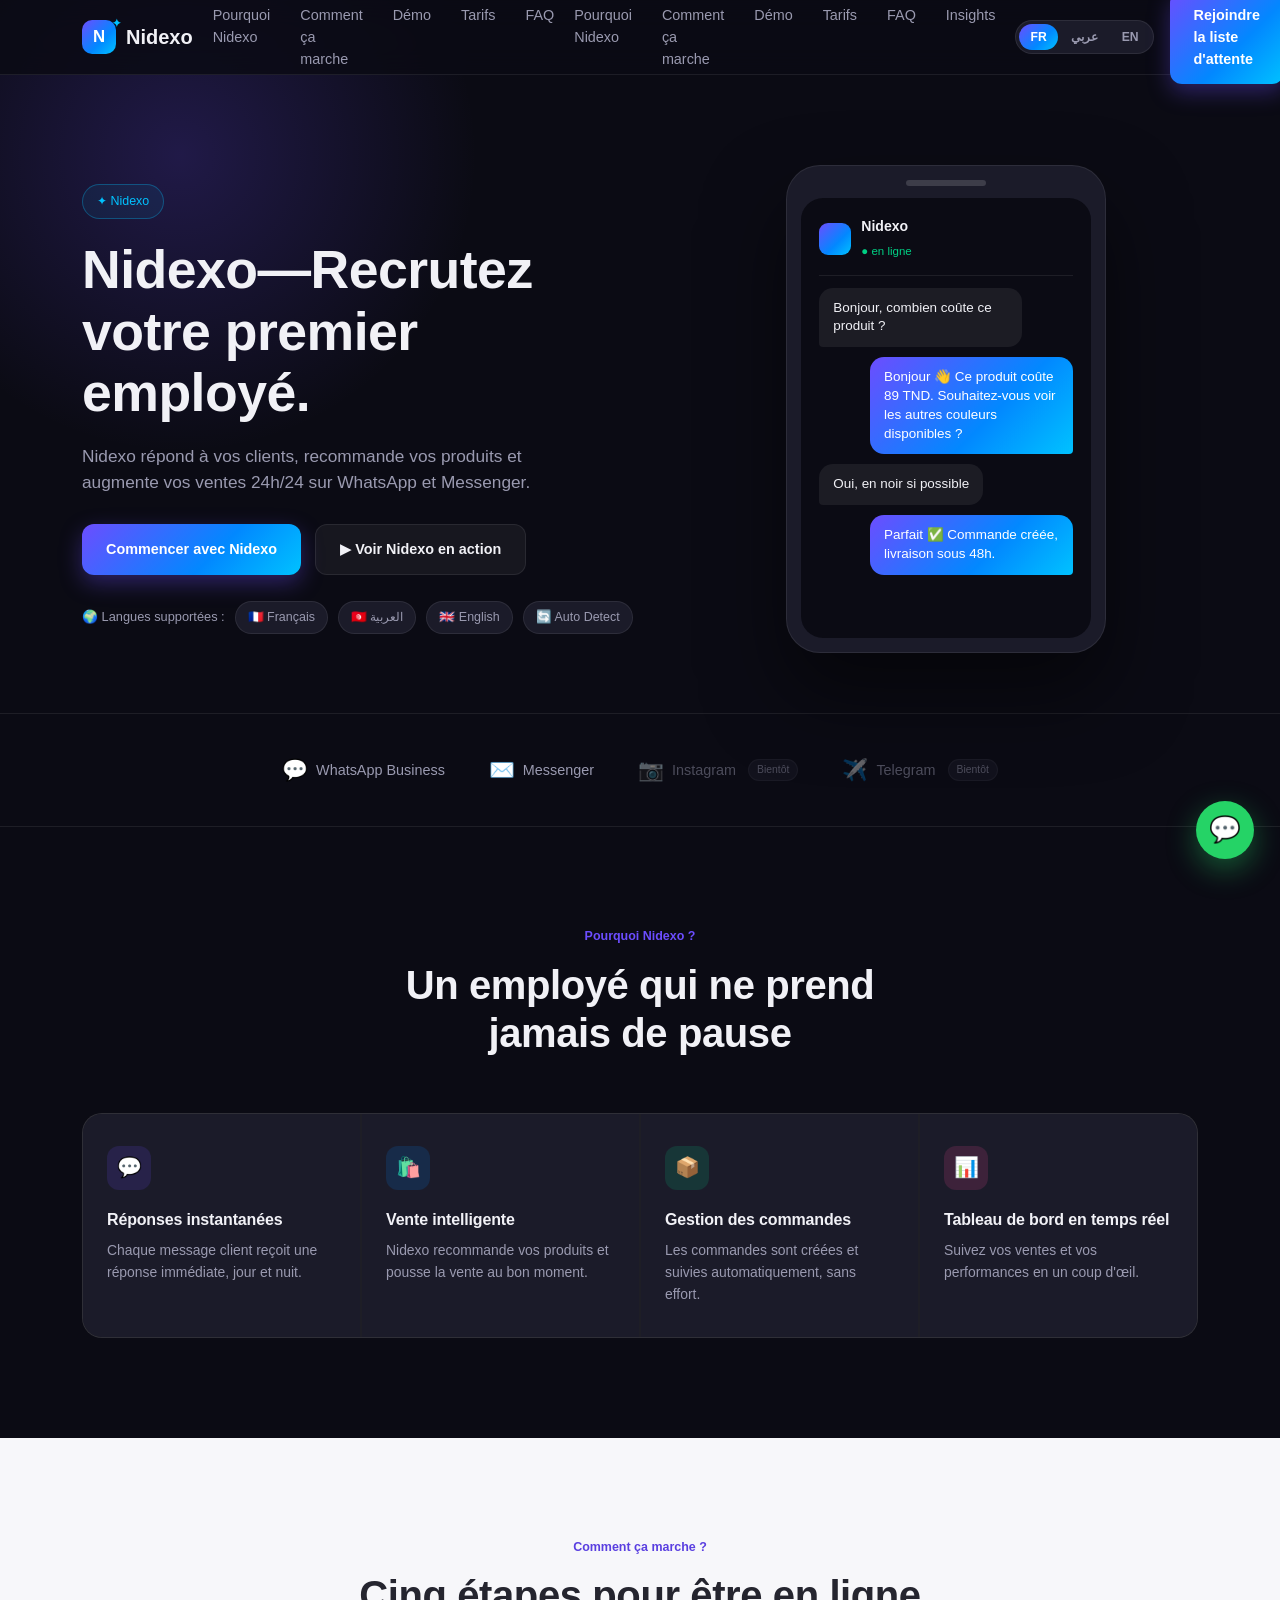
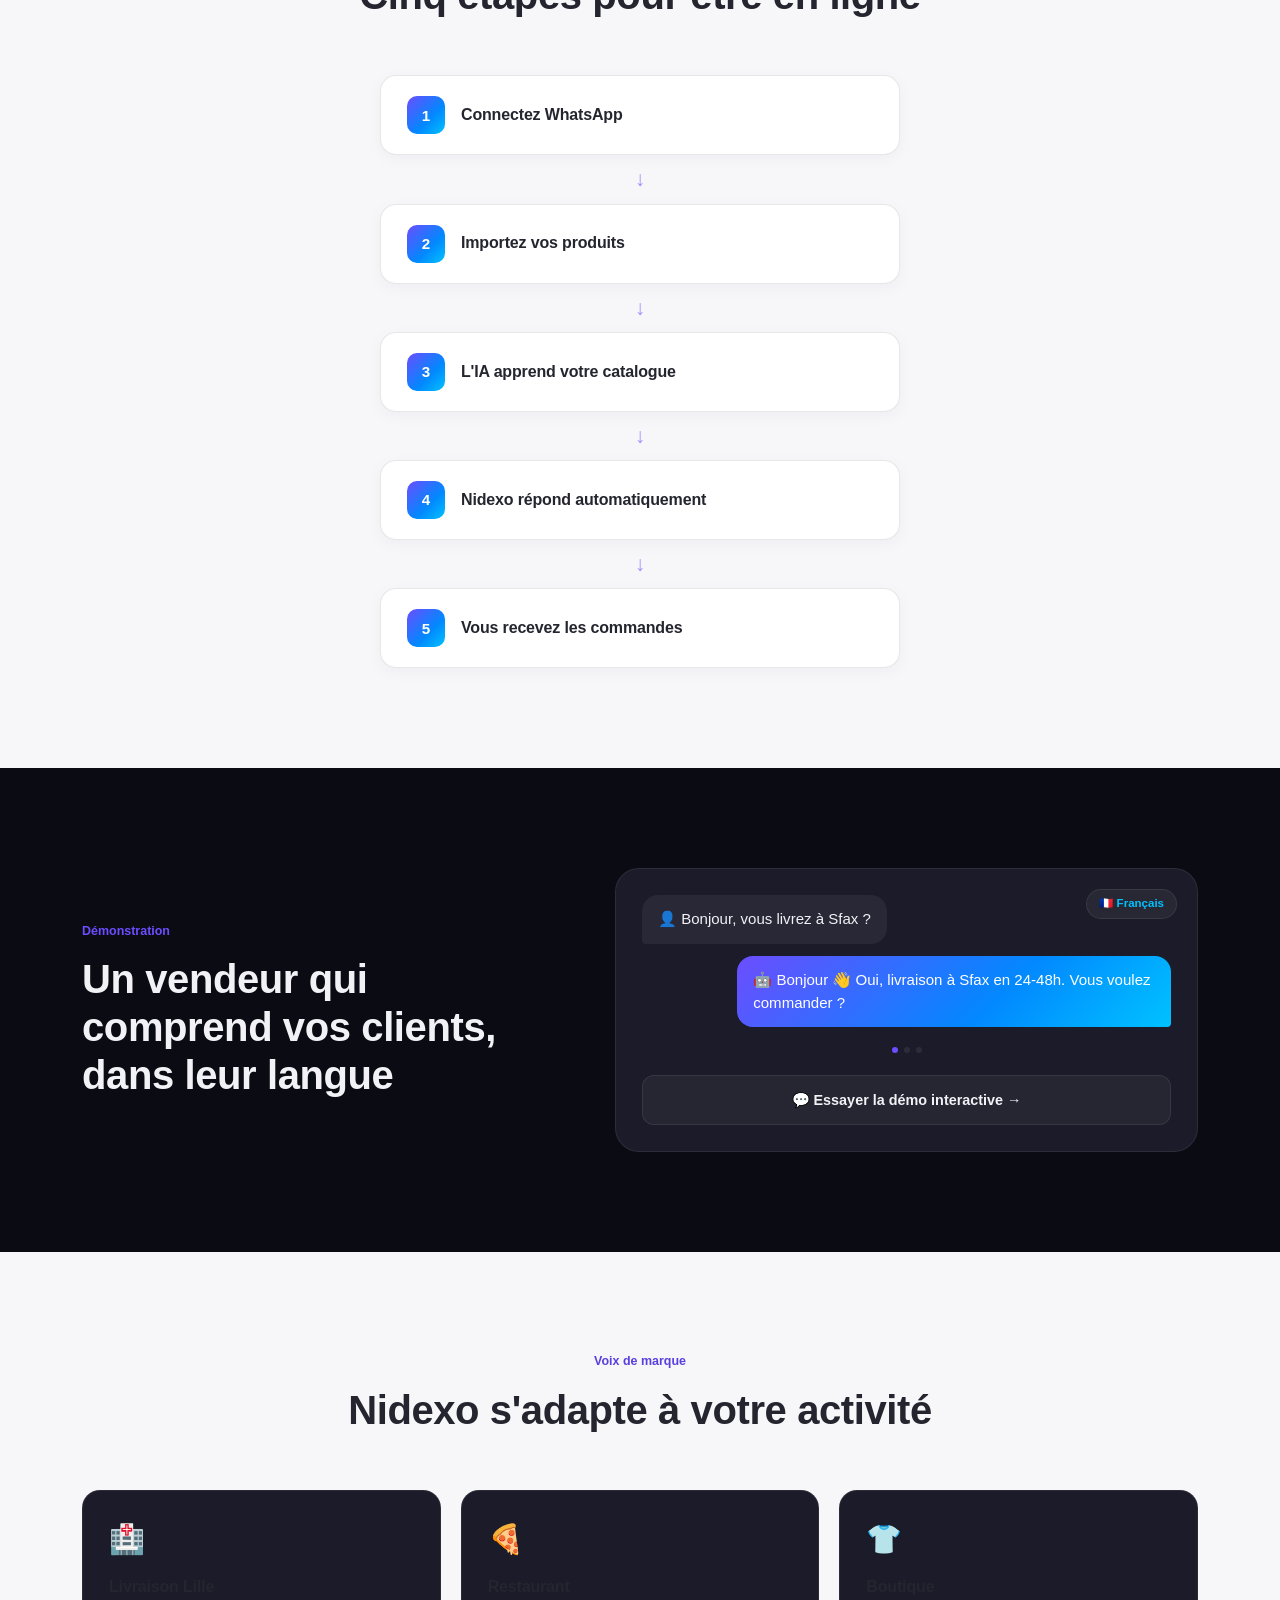
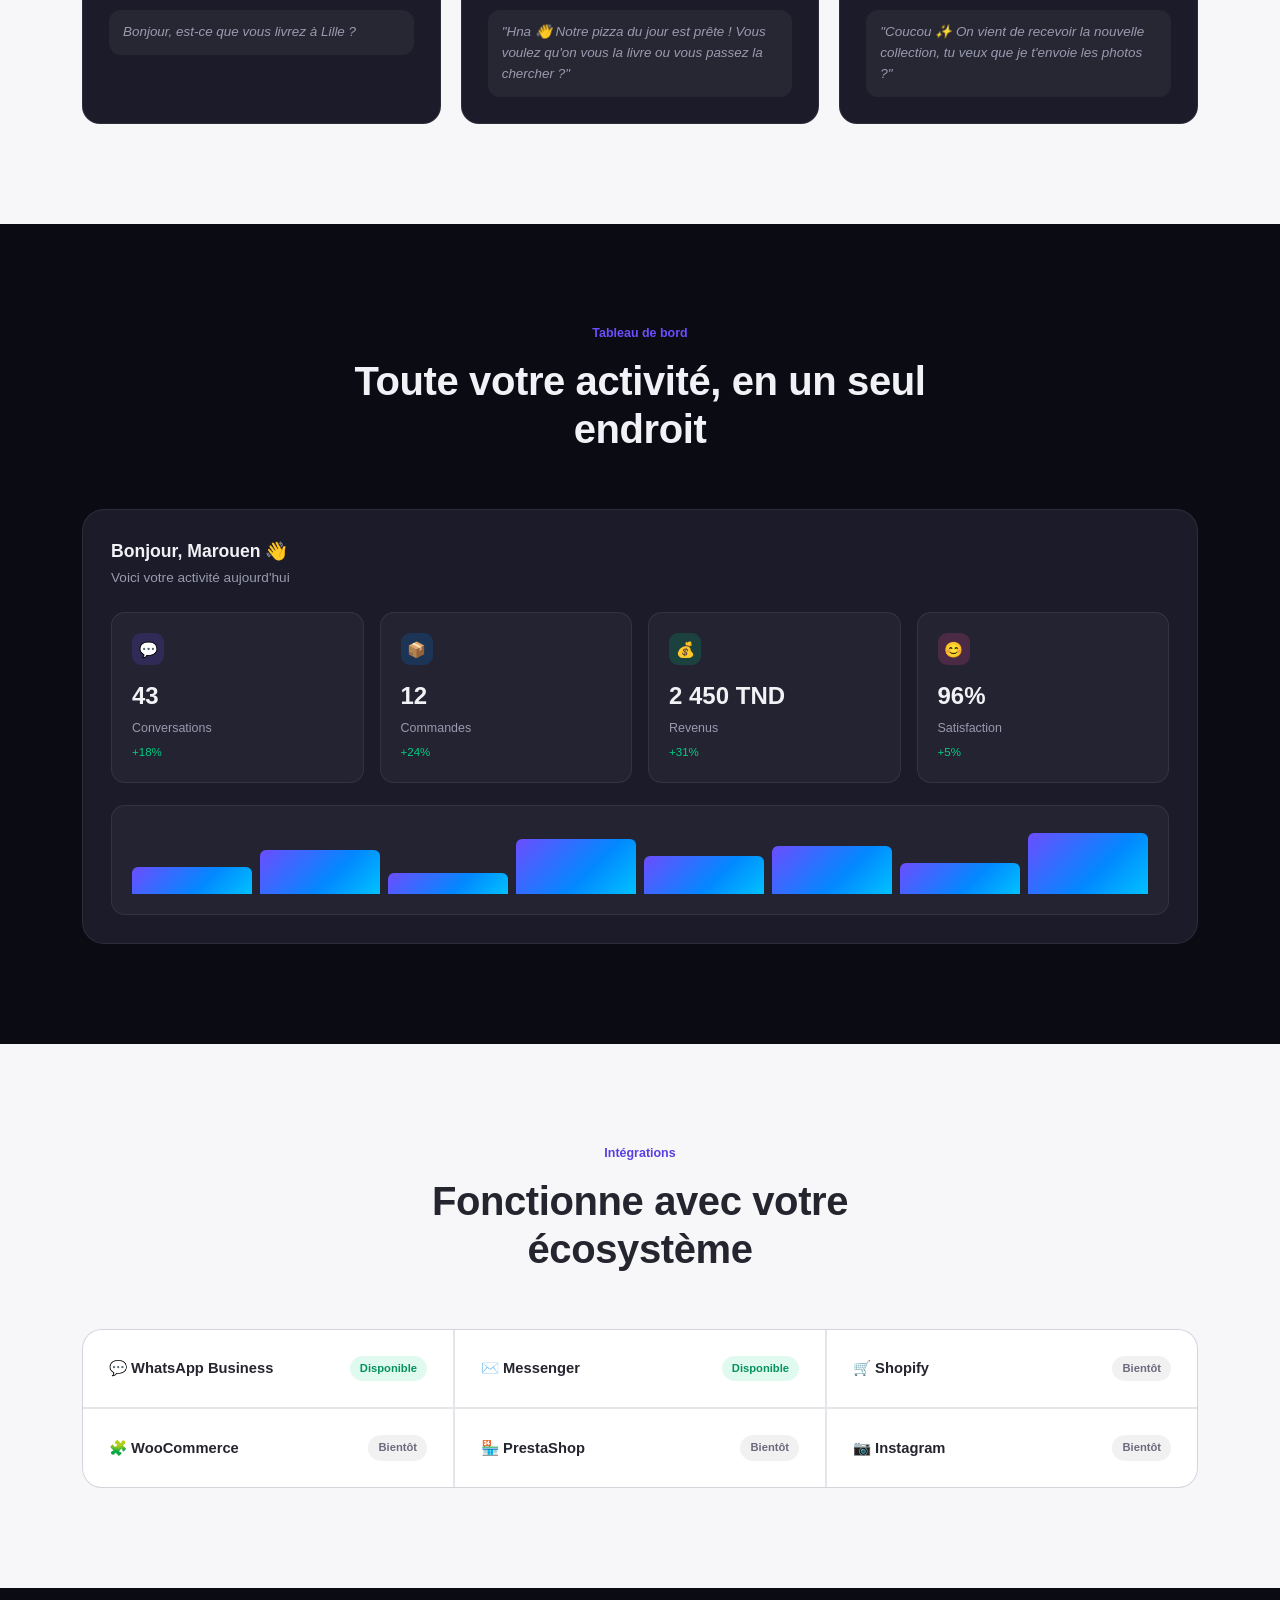
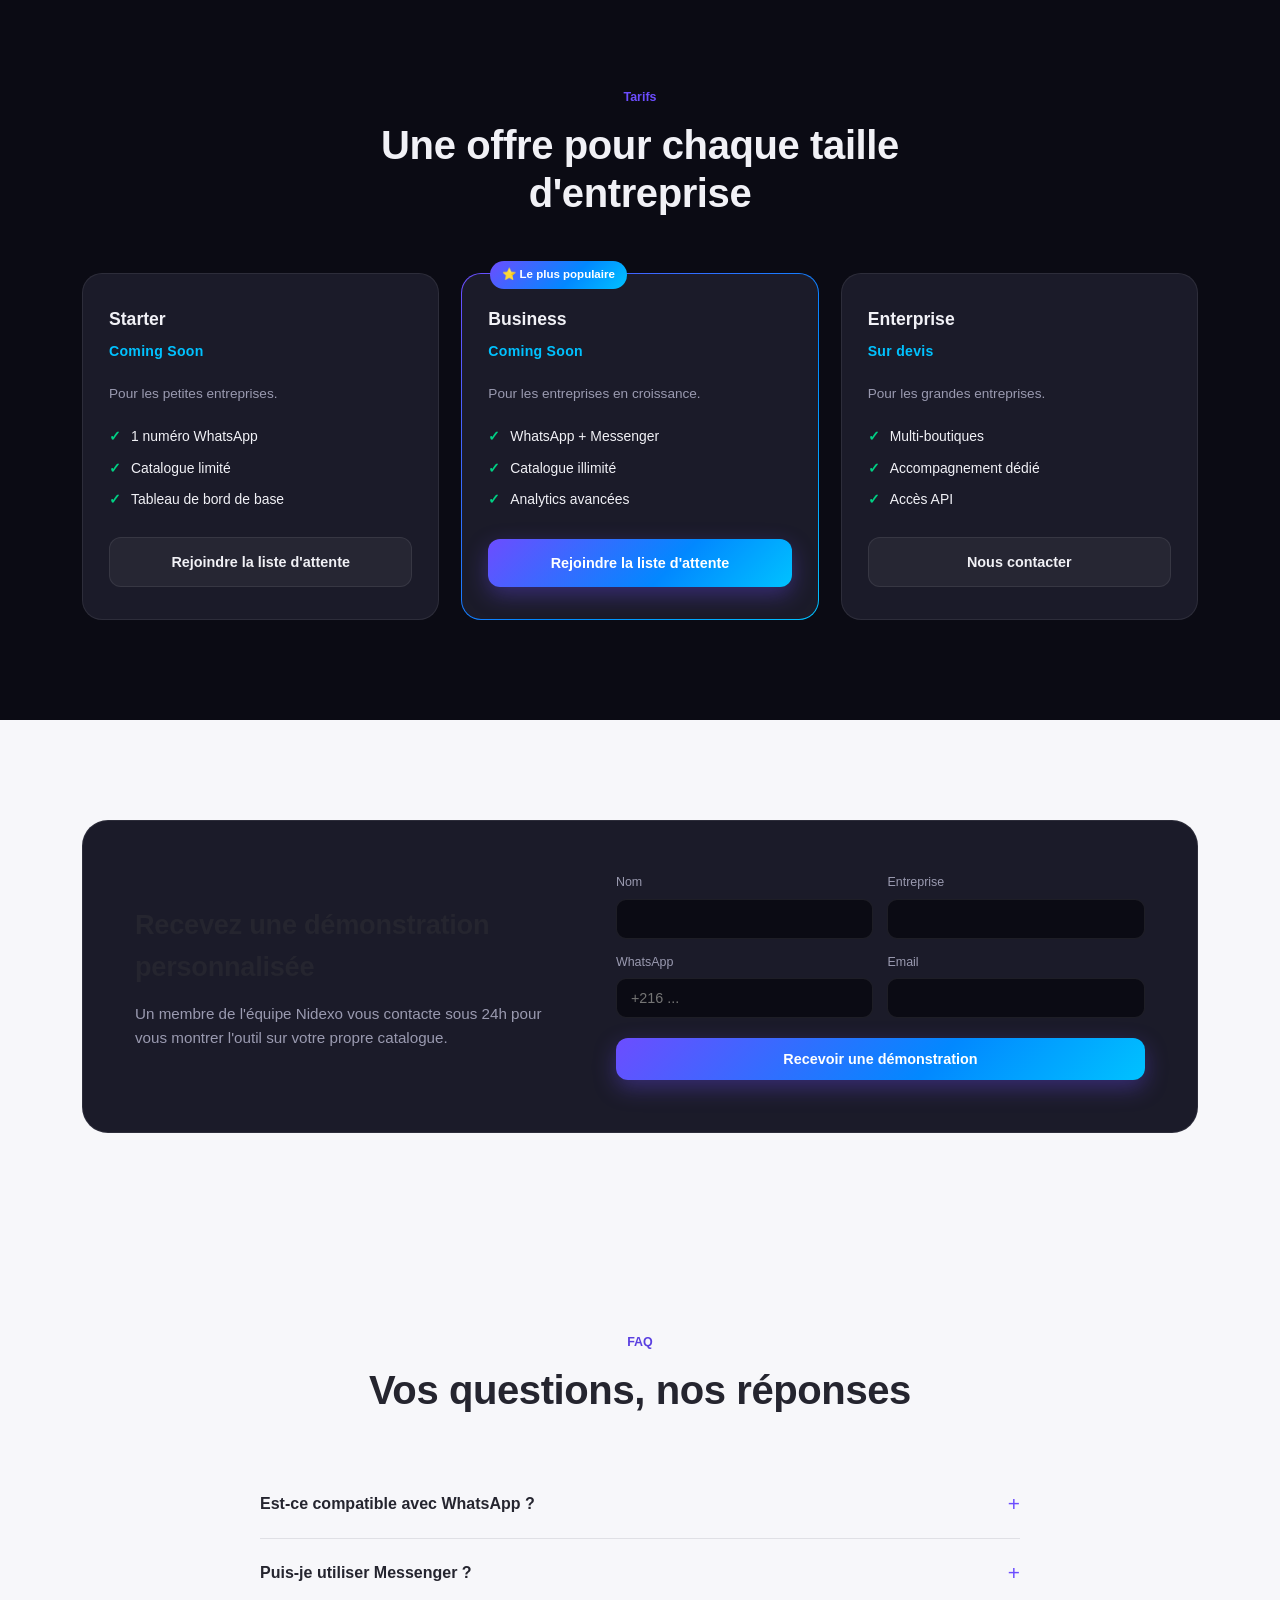
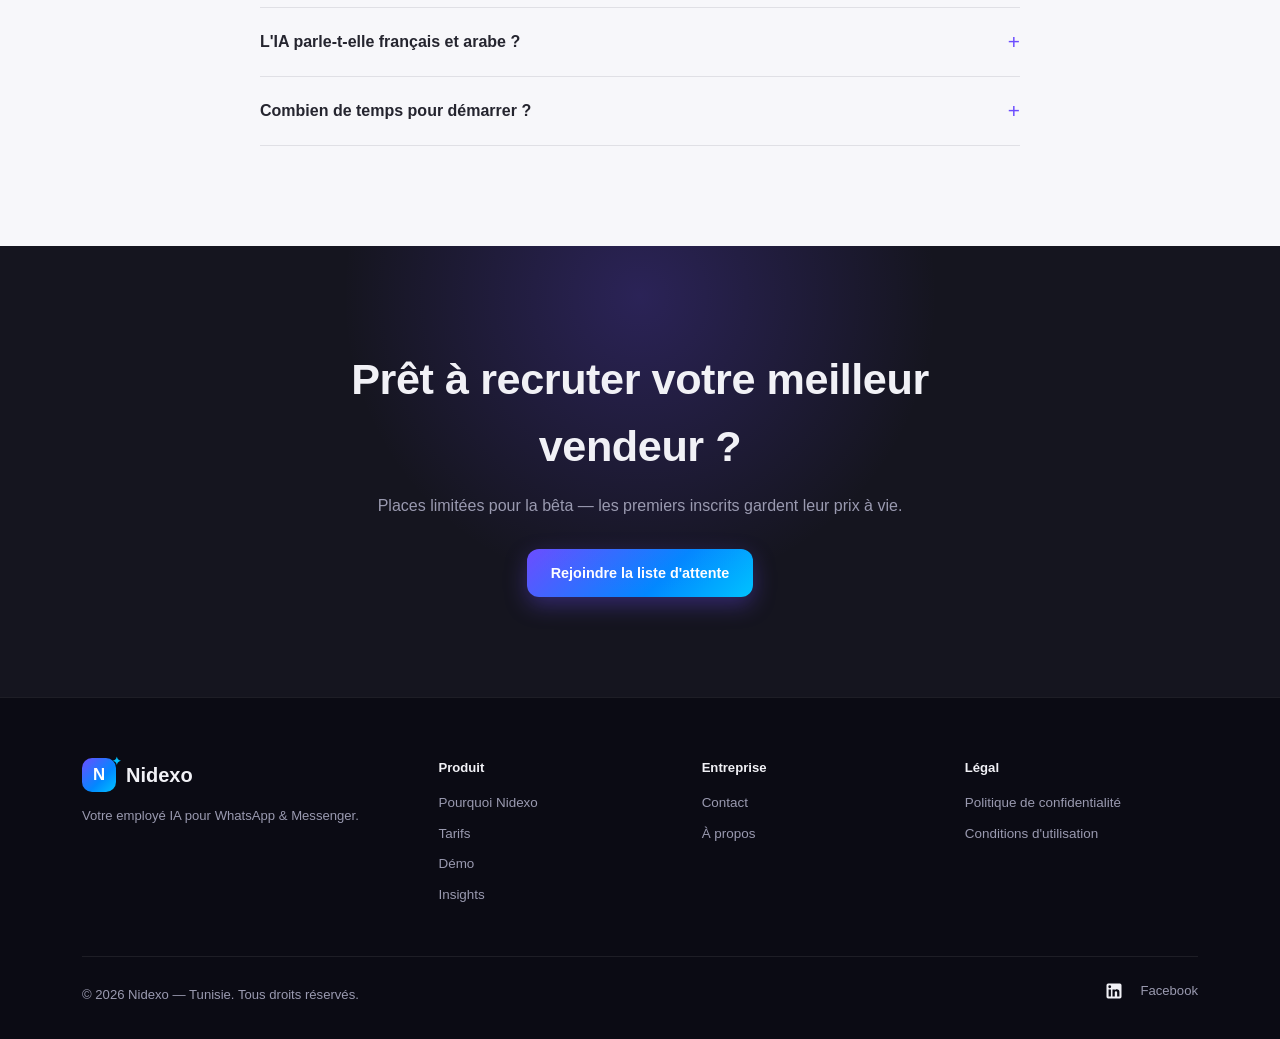
==== commit d0897239: "Update index.html" ====
--- a/index.html
+++ b/index.html
@@ -334,11 +334,13 @@
         <p class="fine" data-i18n="footer_tagline">Votre employé IA pour WhatsApp &amp; Messenger.</p>
       </div>
       <div class="footer-col">
-        <h4 data-i18n="footer_product">Produit</h4>
-        <a href="#pourquoi" data-i18n="nav_why">Pourquoi Nidexo</a>
-        <a href="#tarifs" data-i18n="nav_pricing">Tarifs</a>
-        <a href="demo-chat.html" data-i18n="nav_demo">Démo</a>
-      </div>
+  <h4 data-i18n="footer_product">Produit</h4>
+  <a href="#pourquoi" data-i18n="nav_why">Pourquoi Nidexo</a>
+  <a href="#tarifs" data-i18n="nav_pricing">Tarifs</a>
+  <a href="demo-chat.html" data-i18n="nav_demo">Démo</a>
+  <!-- الإضافة الجديدة هنا -->
+  <a href="insights.html" data-i18n="nav_insights">Insights</a>
+</div>
       <div class="footer-col">
         <h4 data-i18n="footer_company">Entreprise</h4>
         <a href="#lead" data-i18n="footer_contact">Contact</a>
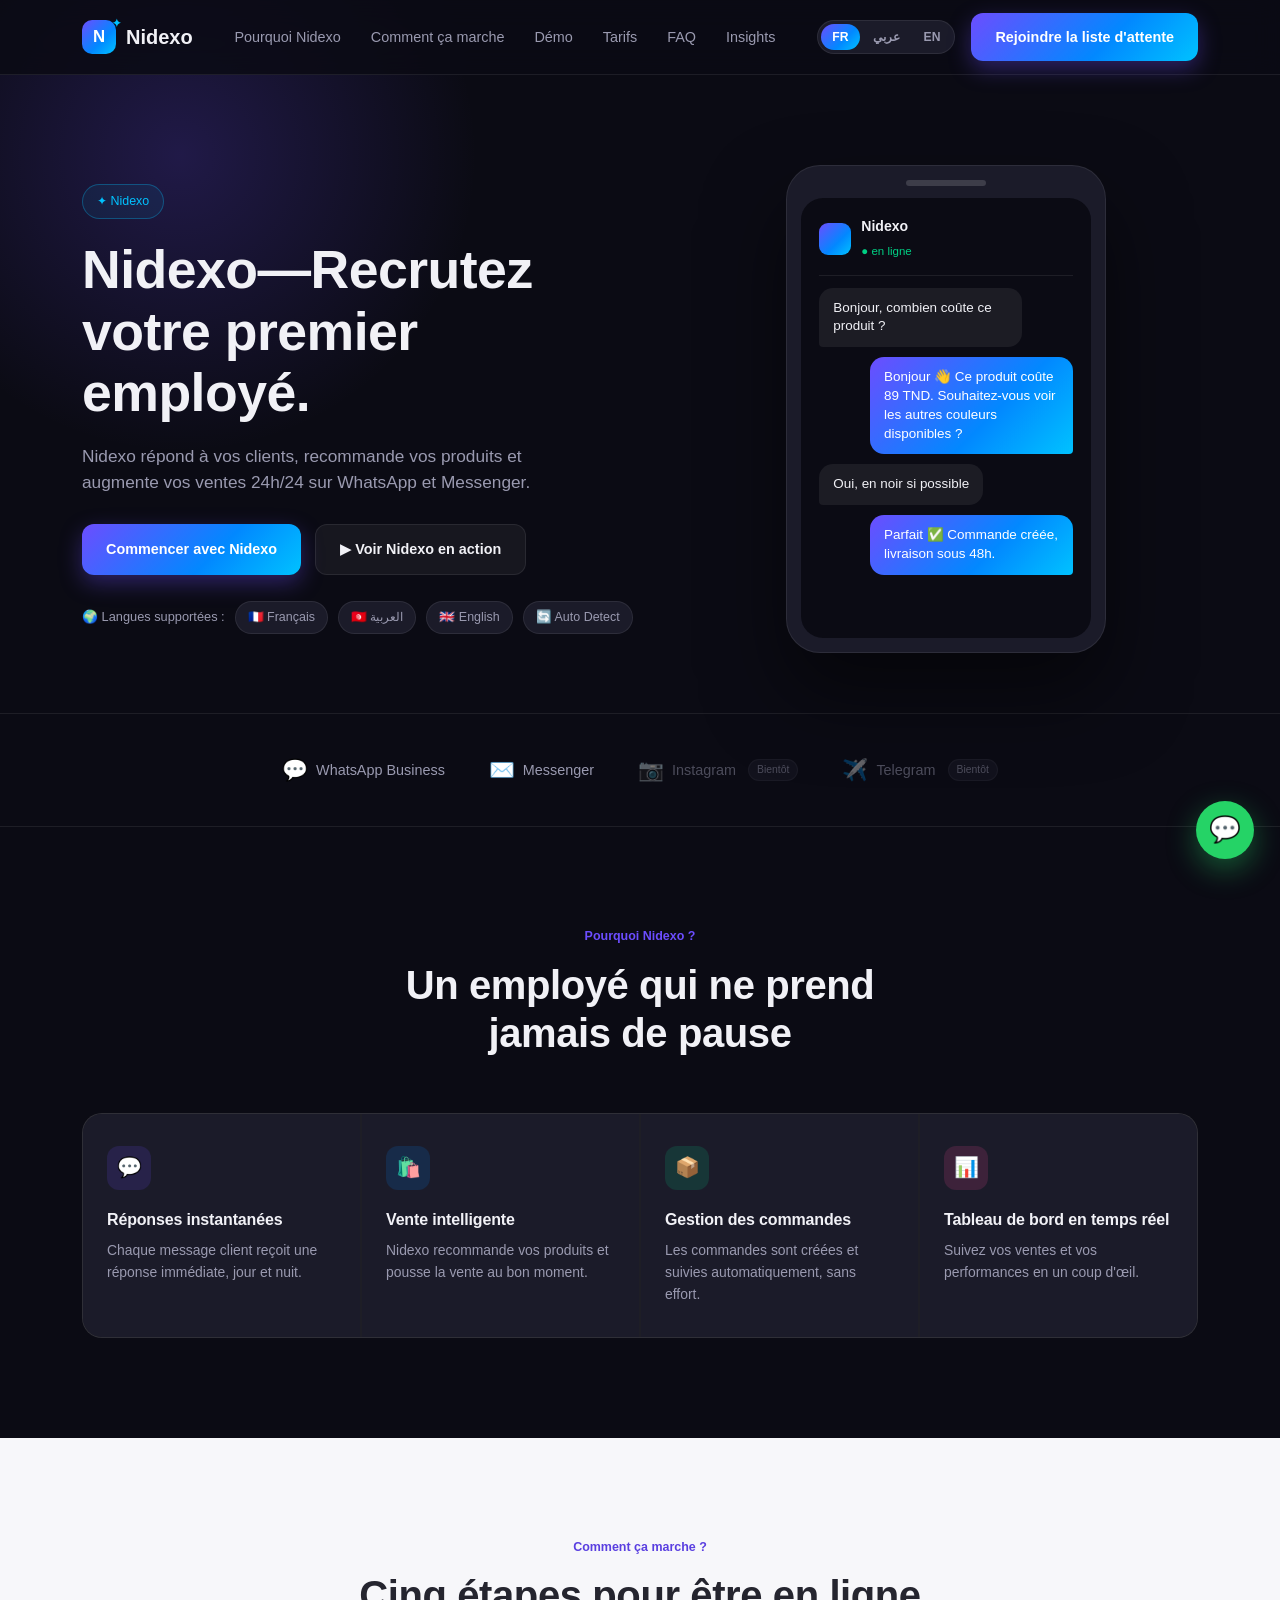
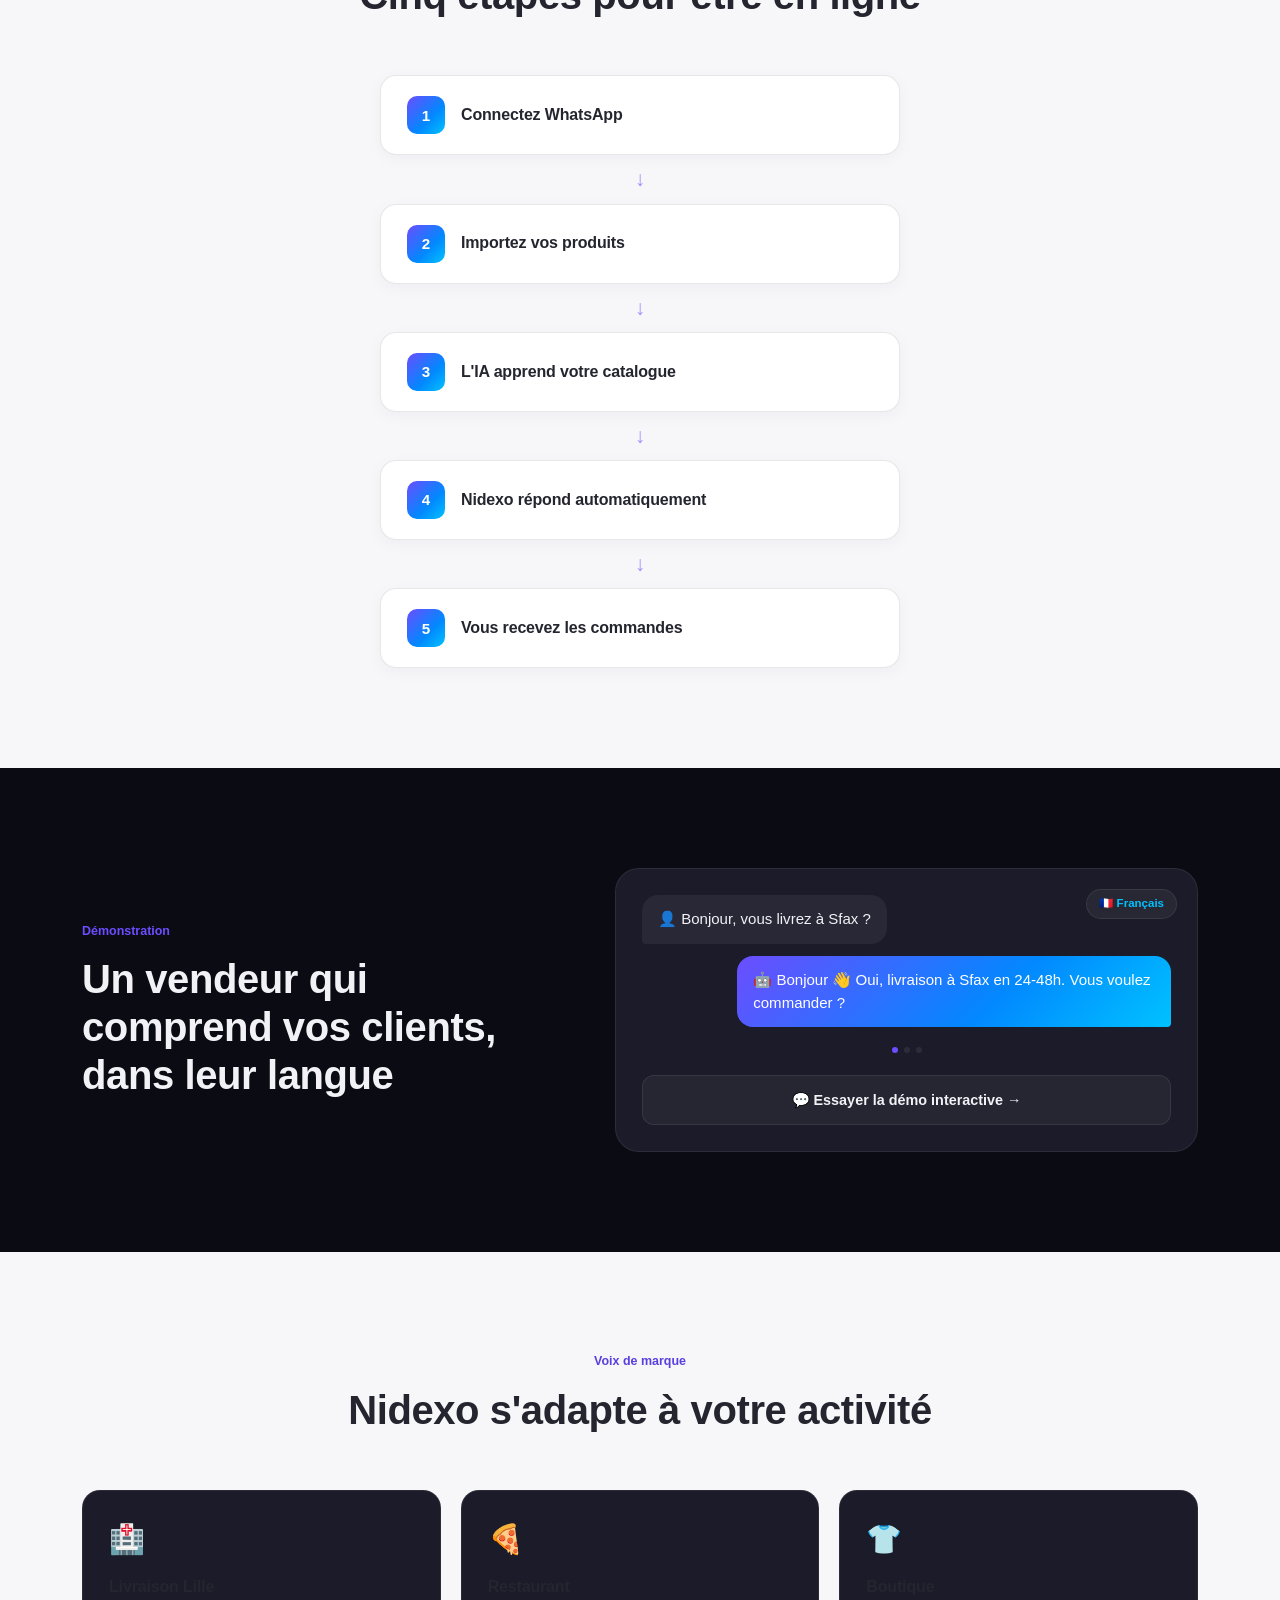
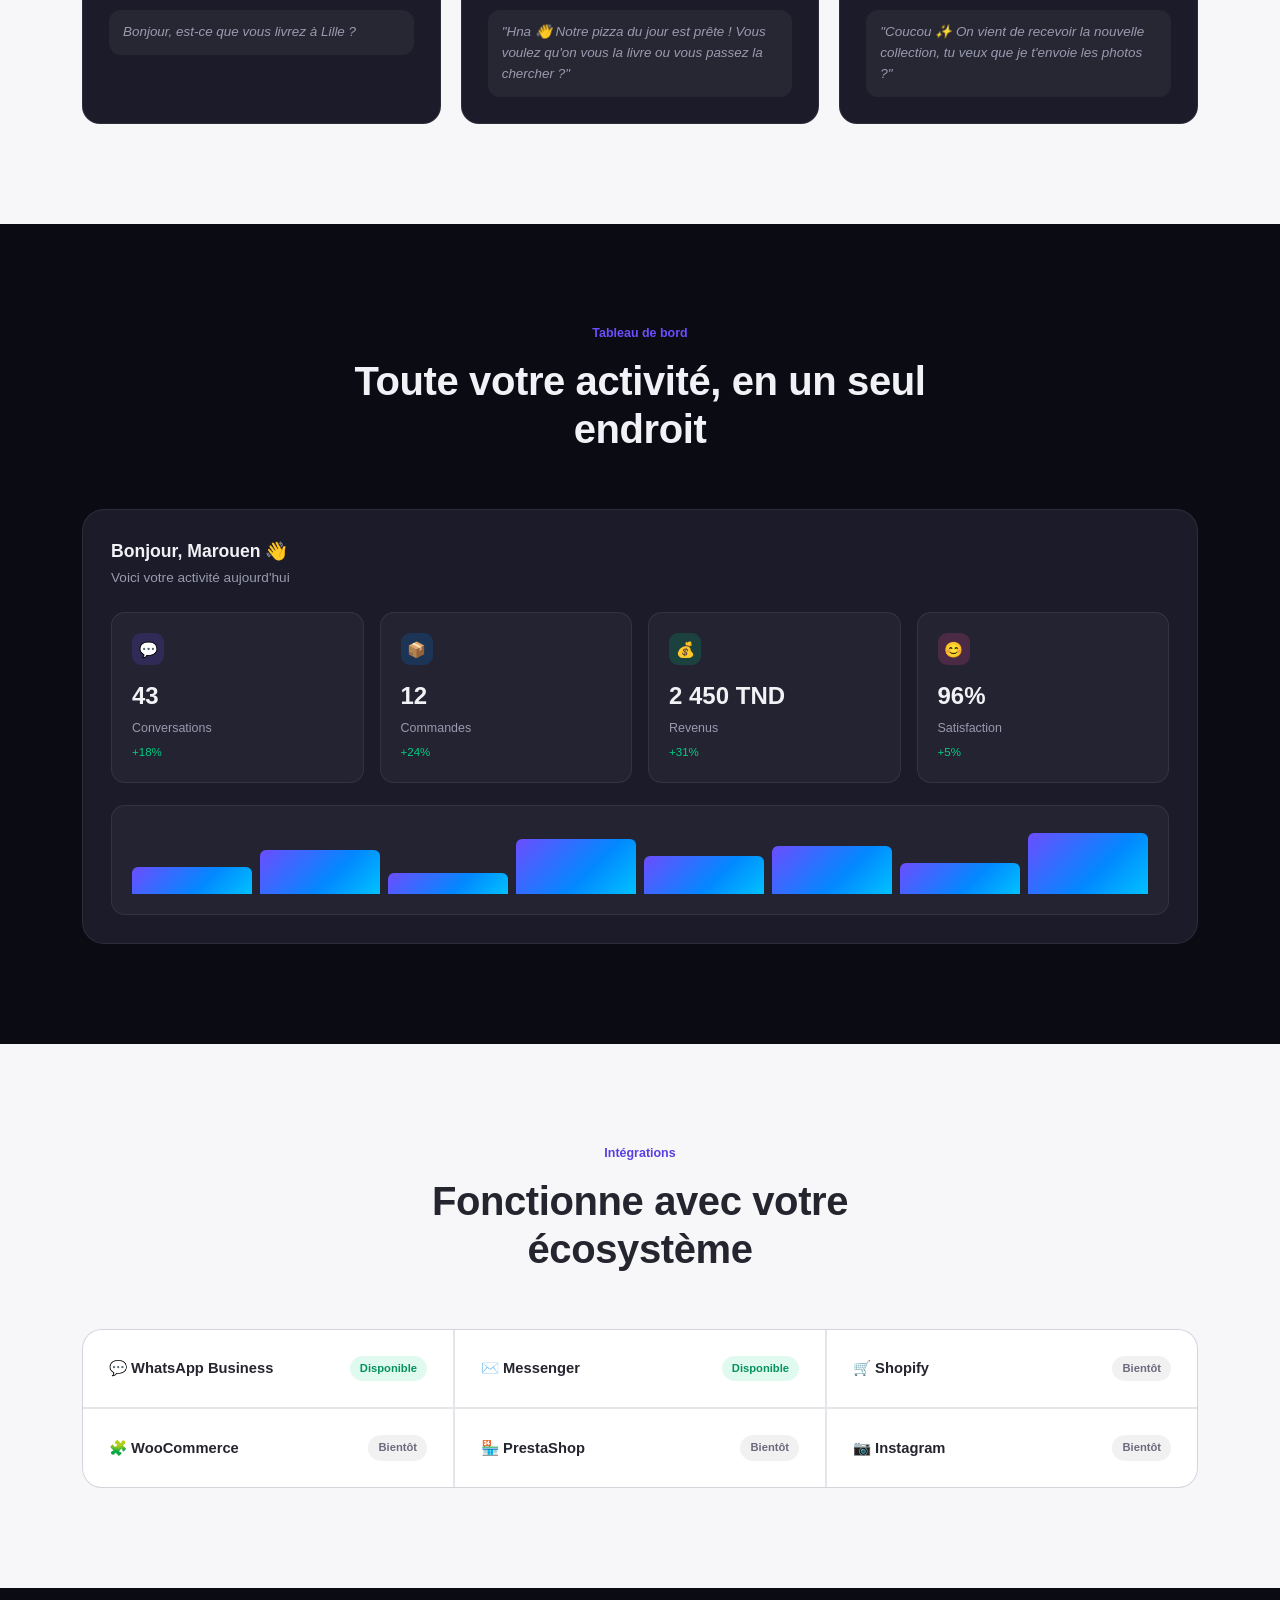
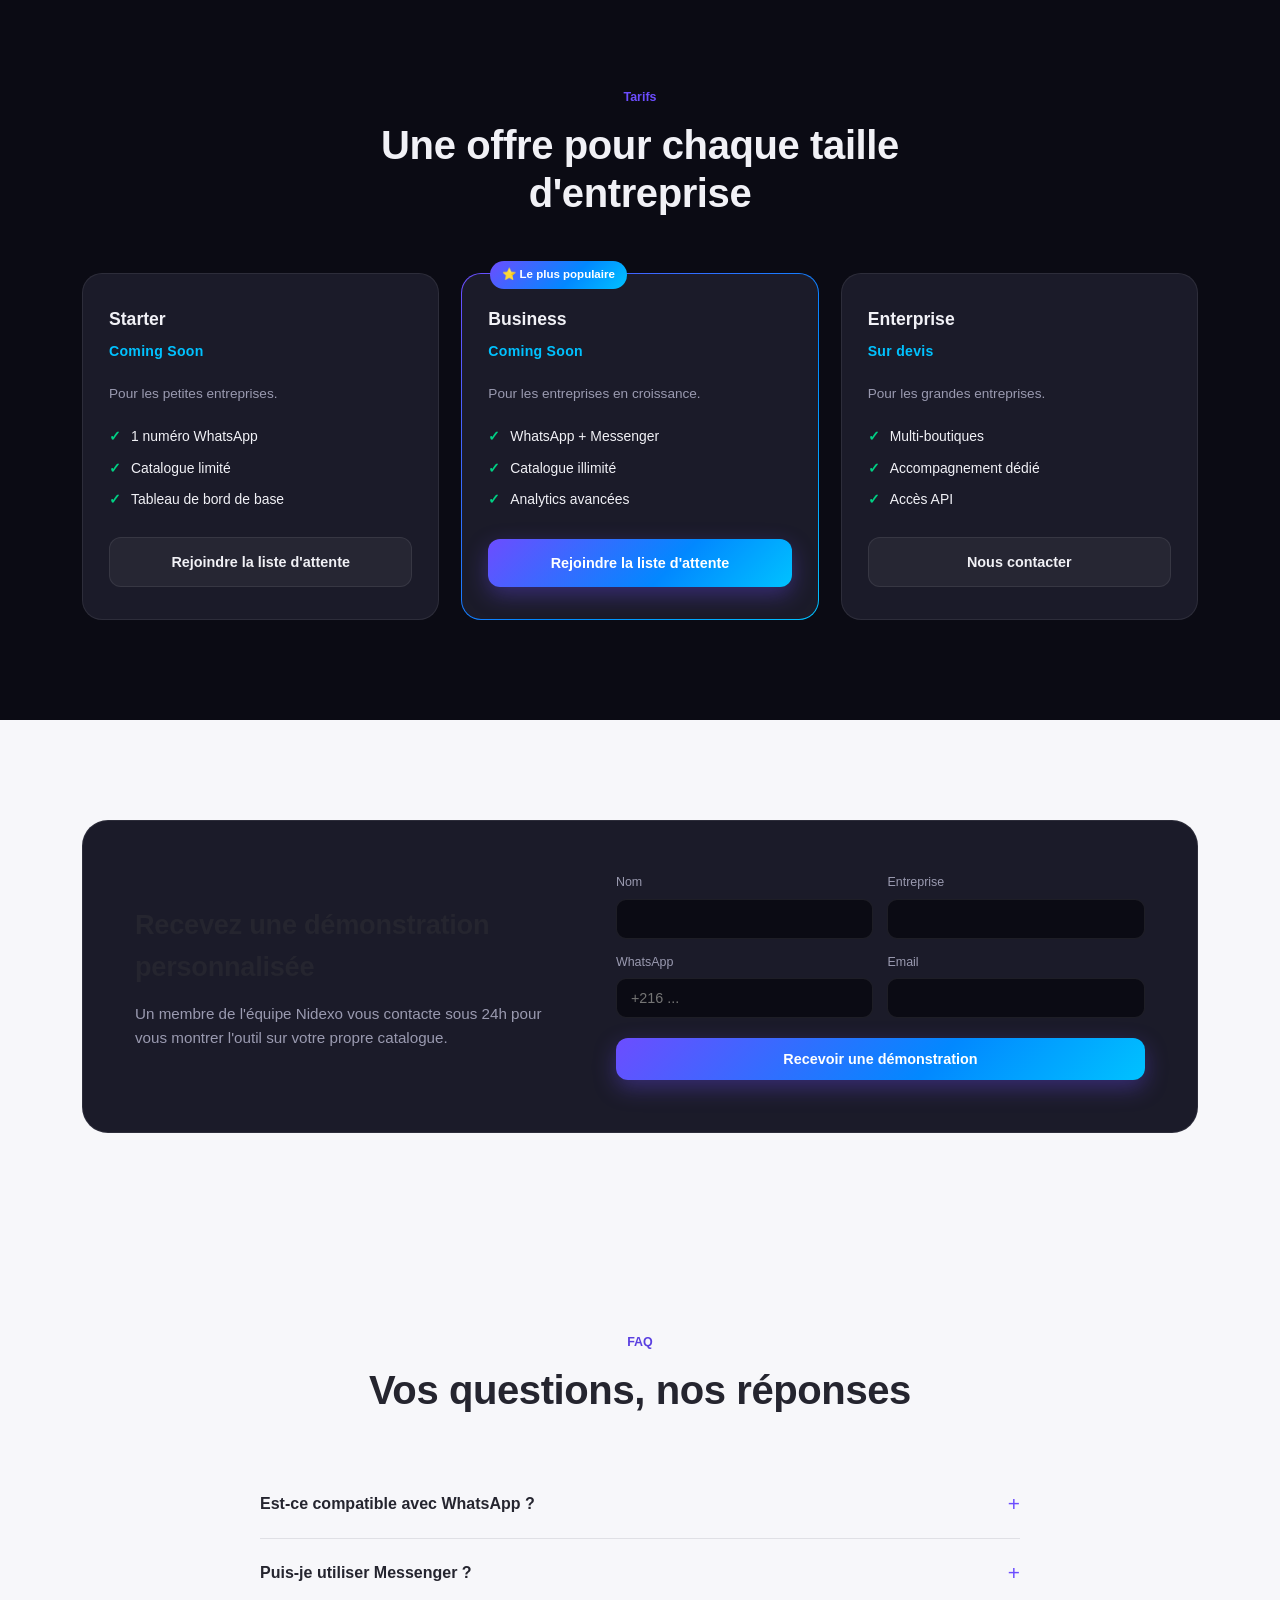
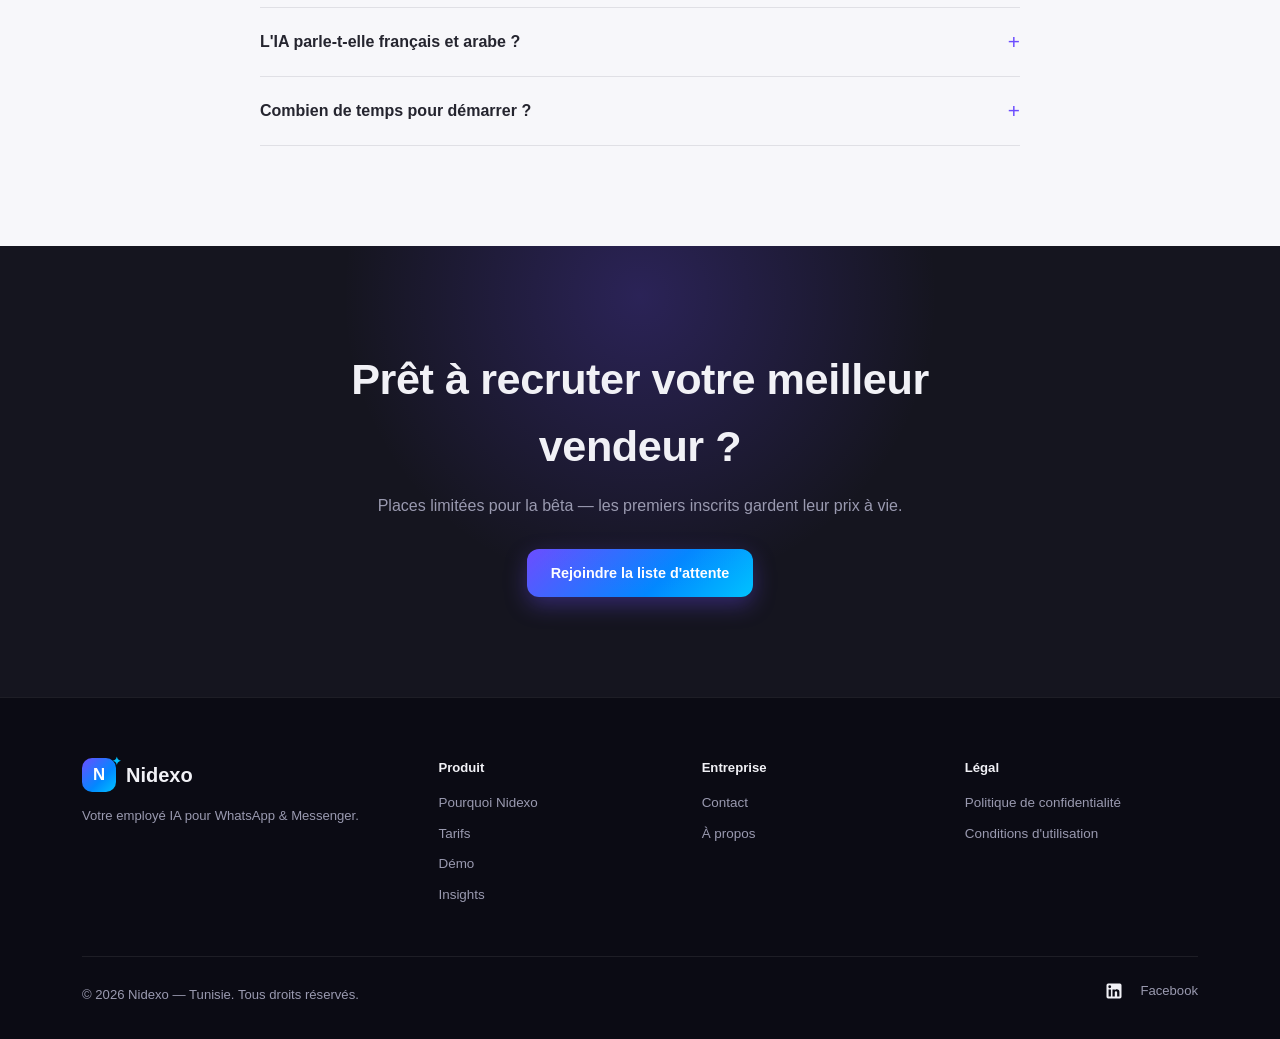
==== commit 5c508398: "Update index.html" ====
--- a/index.html
+++ b/index.html
@@ -21,13 +21,6 @@
 <nav>
   <div class="wrap">
     <div class="logo"><div class="mark"></div>Nidexo</div>
-    <div class="nav-links">
-      <a href="#pourquoi" data-i18n="nav_why">Pourquoi Nidexo</a>
-      <a href="#comment" data-i18n="nav_how">Comment ça marche</a>
-      <a href="demo-chat.html" data-i18n="nav_demo">Démo</a>
-      <a href="#tarifs" data-i18n="nav_pricing">Tarifs</a>
-      <a href="#faq" data-i18n="nav_faq">FAQ</a>
-    </div>
     <div class="nav-links">
   <a href="#pourquoi" data-i18n="nav_why">Pourquoi Nidexo</a>
   <a href="#comment" data-i18n="nav_how">Comment ça marche</a>
